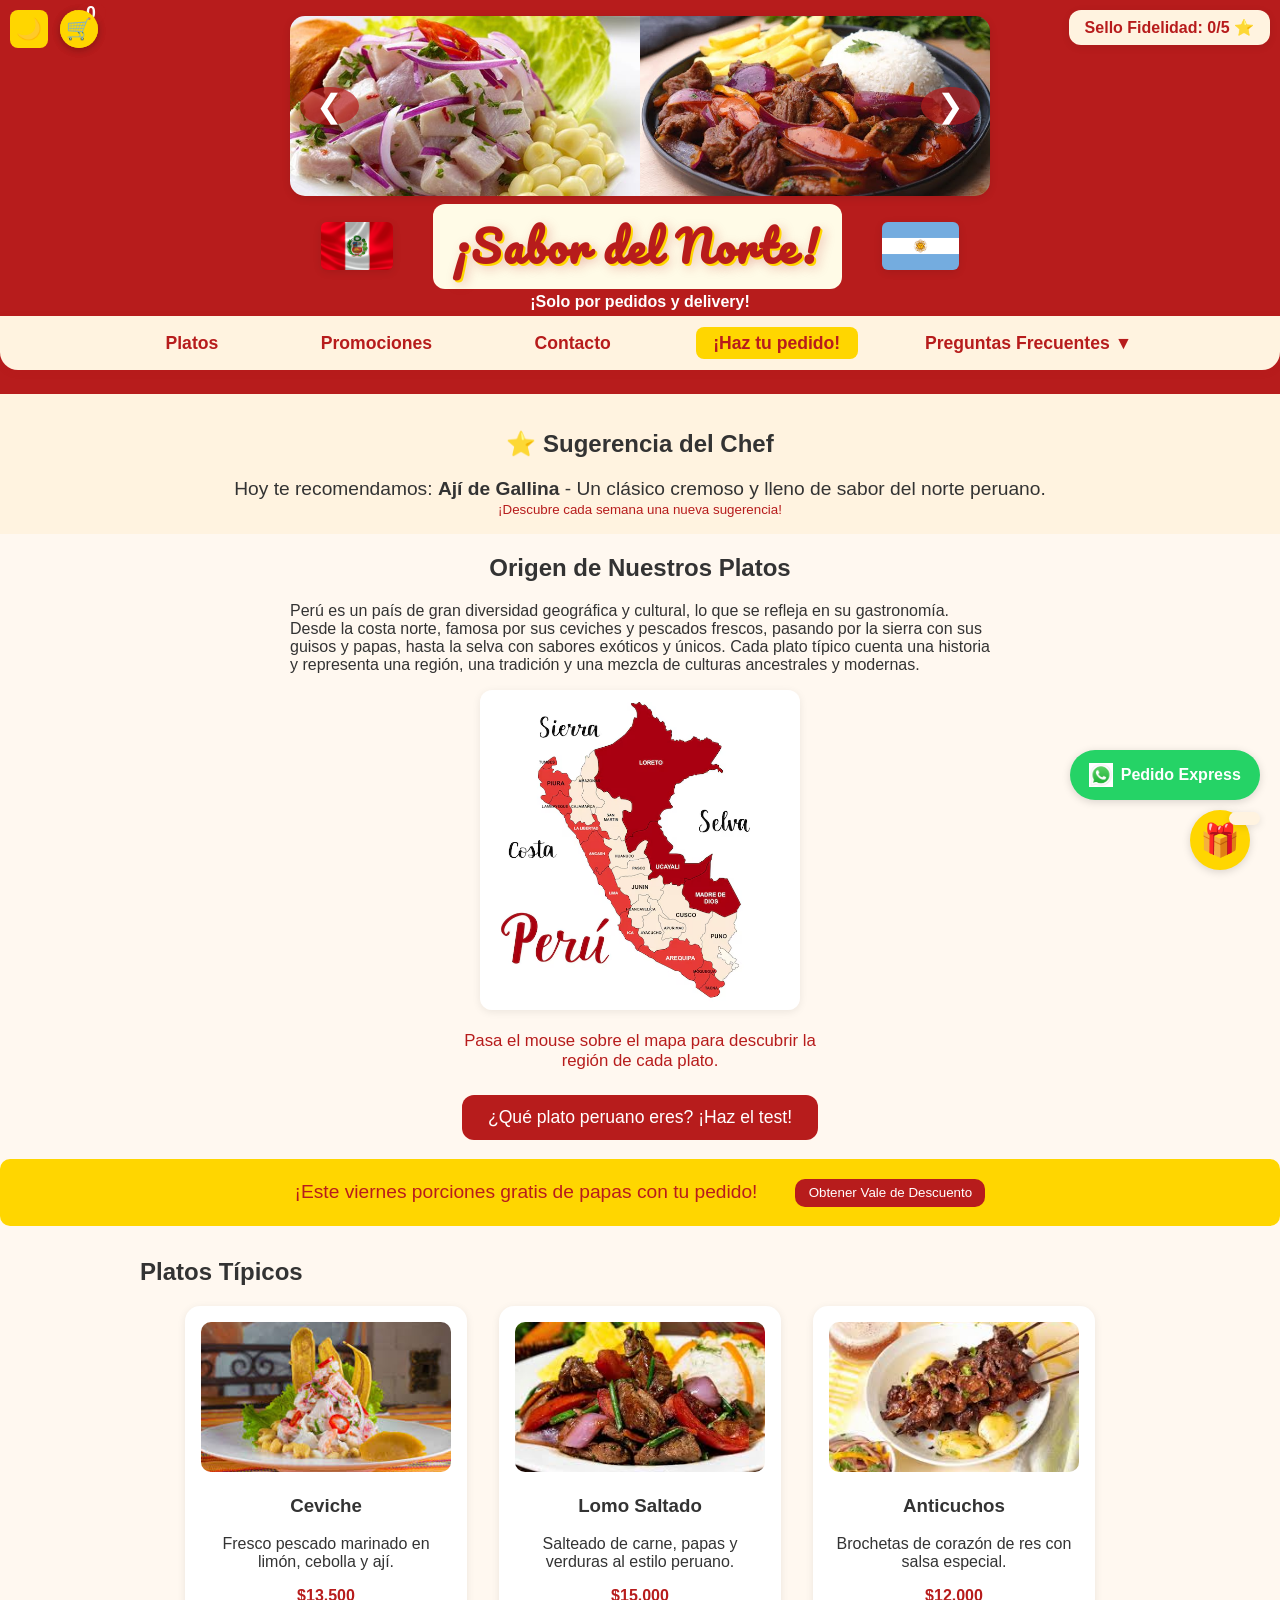
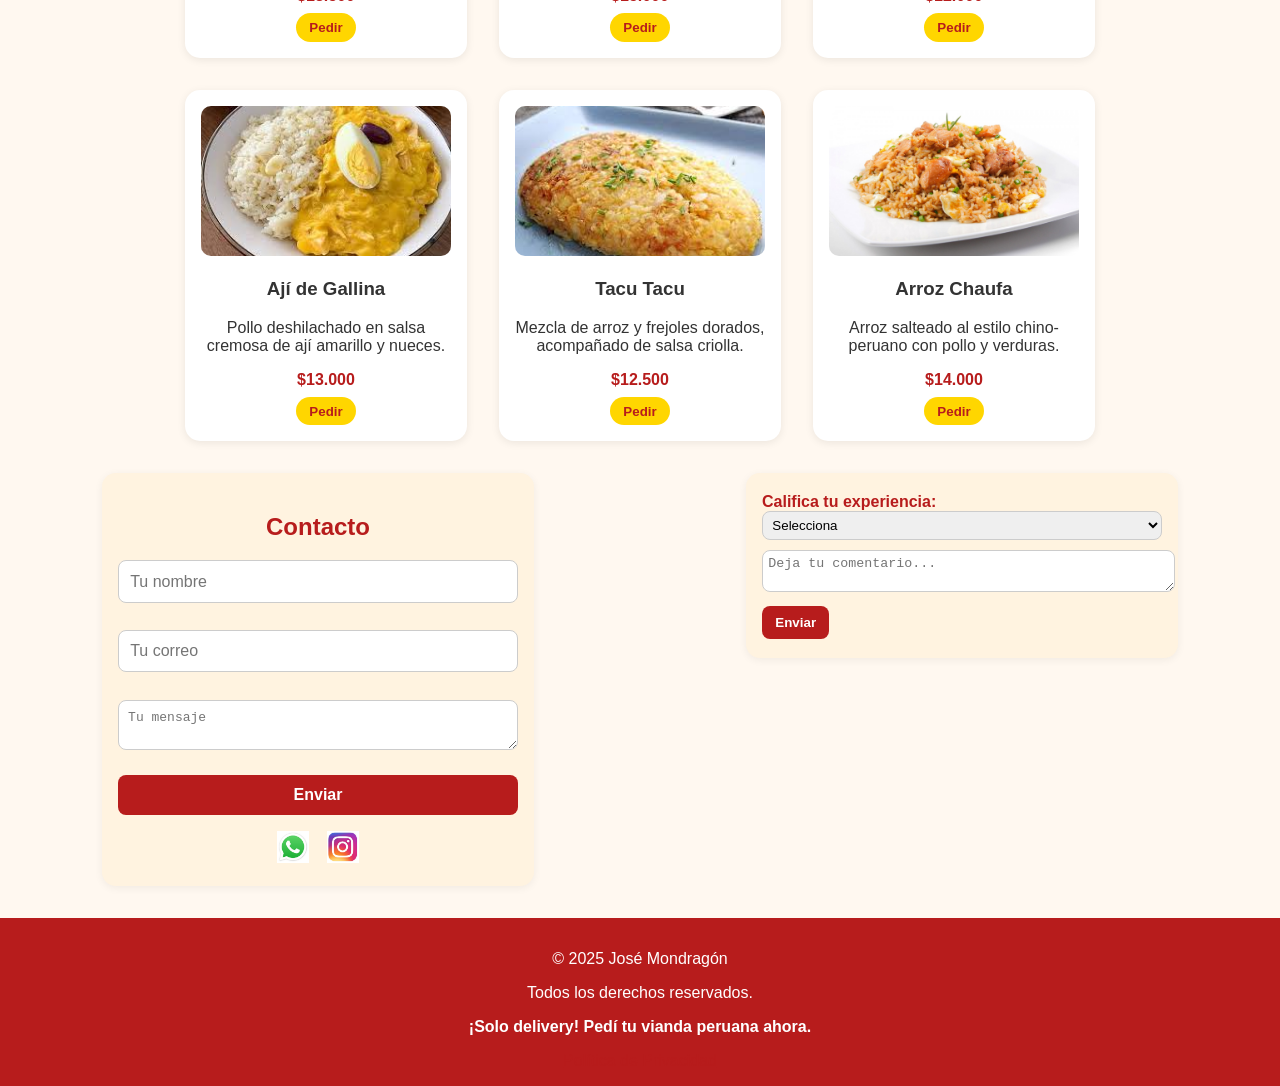
==== Web_Restaurante_Peruano/index.html @ c12d61ba "Add files via upload" ====
<!DOCTYPE html>
<html lang="es">
<head>
    <meta charset="UTF-8">
    <meta name="viewport" content="width=device-width, initial-scale=1.0">
    <title>Sabor del Norte</title>
    <meta name="description" content="Viandas y delivery de auténtica comida peruana en Argentina. Sabor del Norte: Platos típicos, promociones, pedidos online y fidelidad.">
    <link rel="stylesheet" href="styles.css">
    <link rel="stylesheet" href="components.css">
    <link rel="icon" href="img/logo.png">
    <link rel="manifest" href="manifest.json">
    <!-- Google Fonts para el nombre del restaurante -->
    <link href="https://fonts.googleapis.com/css2?family=Pacifico&family=Montserrat:wght@700&display=swap" rel="stylesheet">
    <!-- Google Analytics (ejemplo básico) -->
    <script async src="https://www.googletagmanager.com/gtag/js?id=G-XXXXXXXXXX"></script>
    <script>
      window.dataLayer = window.dataLayer || [];
      function gtag(){dataLayer.push(arguments);}
      gtag('js', new Date());
      gtag('config', 'G-XXXXXXXXXX');
    </script>
</head>
<body>
    <header>
       
        <!-- Sello de fidelidad -->
        <div id="fidelidad" style="position:absolute;top:10px;right:10px;z-index:10;background:#fff3e0;color:#b71c1c;padding:0.5em 1em;border-radius:12px;font-weight:bold;box-shadow:0 2px 8px rgba(0,0,0,0.08);">
            Sello Fidelidad: <span id="sello-count">0</span>/5 ⭐
        </div>
        <div class="carousel-container full-width" style="max-height:180px;">
            <div class="carousel-track" id="carousel-track" style="display:flex;transition:transform 0.5s;">
                <img src="img/carrusel1.jpg" class="carousel-img fade-in" alt="Ceviche peruano fresco" loading="lazy" style="flex:0 0 50%;max-width:50%;">
                <img src="img/carrusel2.jpg" class="carousel-img fade-in" alt="Lomo Saltado tradicional" loading="lazy" style="flex:0 0 50%;max-width:50%;">
                <img src="img/carrusel3.jpgnga el cursor" class="carousel-img fade-in" alt="Paisaje del norte de Perú" loading="lazy" style="flex:0 0 50%;max-width:50%;">
                <!-- ...puedes añadir más imágenes de comidas o paisajes... -->
            </div>
            <button class="carousel-btn prev" aria-label="Anterior" id="carousel-prev">&#10094;</button>
            <button class="carousel-btn next" aria-label="Siguiente" id="carousel-next">&#10095;</button>
        </div>
        <div class="header-top" style="display:flex;align-items:center;justify-content:center;gap:18px;margin-top:0.5em;">
            <img src="img/bandera-peru.jpg" alt="Bandera Perú" class="bandera" style="height:48px;width:auto;">
            <h1 class="titulo-restaurante" style="font-size:2.5em;margin:0 0.5em;letter-spacing:2px;">¡Sabor del Norte!</h1>
            <img src="img/bandera-argentina.png" alt="Bandera Argentina" class="bandera" style="height:48px;width:auto;">
        </div>
        <div class="aviso-viandas" style="font-size:1em;padding:0.3em 0;">
            <strong>¡Solo por pedidos y delivery!</strong>
        </div>
        <nav class="navbar">
            <a href="#platos">Platos</a>
            <a href="#promocion">Promociones</a>
            <a href="#contacto">Contacto</a>
            <a href="#pedido" class="pedido-btn">¡Haz tu pedido!</a>
            <button id="faq-toggle-btn" style="background:none;border:none;color:#b71c1c;font-weight:bold;font-size:1.1em;cursor:pointer;padding:0.3em 1em;border-radius:8px;">Preguntas Frecuentes ▼</button>
        </nav>
        <button id="modo-nocturno-btn" style="position:absolute;top:10px;left:10px;z-index:10;background:#ffd600;color:#b71c1c;border:none;border-radius:8px;padding:0.3em 0.7em;width:38px;height:38px;font-size:1.3em;display:flex;align-items:center;justify-content:center;">🌙</button>
        <button id="carrito-toggle-btn" class="fab-btn icon-btn" style="position:absolute;top:10px;left:60px;z-index:11;width:38px;height:38px;font-size:1.3em;display:flex;align-items:center;justify-content:center;">
            🛒
            <span id="carrito-count" style="position:absolute;top:-8px;right:-8px;background:#b71c1c;color:#fff;font-size:0.85em;border-radius:50%;width:22px;height:22px;display:flex;align-items:center;justify-content:center;">0</span>
        </button>
        <!-- Soporte directo: WhatsApp y chat -->
        <!-- <a href="https://wa.me/542235023826?text=Hola%20necesito%20ayuda%20con%20mi%20pedido%20en%20Sabor%20del%20Norte" target="_blank" title="Soporte por WhatsApp" class="icon-btn" id="whatsapp-support-btn" style="top:10px;right:110px;">
            <img src="img/whatsapp.jpeg" alt="Soporte WhatsApp" style="height:38px;width:38px;border-radius:50%;box-shadow:0 2px 8px rgba(0,0,0,0.10);border:2px solid #25d366;">
            <span class="icon-tooltip">Soporte WhatsApp</span>
        </a> -->
    </header>

    <!-- Sugerencia del Chef -->
    <section id="chef-sugerencia" style="background:#fff3e0;padding:1em 0;text-align:center;margin-bottom:1em;">
        <h2>⭐ Sugerencia del Chef</h2>
        <div id="chef-plato" style="font-size:1.2em;">
            Hoy te recomendamos: <strong>Ají de Gallina</strong> - Un clásico cremoso y lleno de sabor del norte peruano.
        </div>
        <small style="color:#b71c1c;">¡Descubre cada semana una nueva sugerencia!</small>
    </section>

    <!-- Mapa interactivo -->
    <section id="mapa-peru" style="text-align:center;margin-bottom:1em;">
        <h2>Origen de Nuestros Platos</h2>
        <div style="max-width:700px;margin:0 auto 1em auto;text-align:left;">
            <p class="desc-mapa-peru">
                Perú es un país de gran diversidad geográfica y cultural, lo que se refleja en su gastronomía. Desde la costa norte, famosa por sus ceviches y pescados frescos, pasando por la sierra con sus guisos y papas, hasta la selva con sabores exóticos y únicos. Cada plato típico cuenta una historia y representa una región, una tradición y una mezcla de culturas ancestrales y modernas.
            </p>
        </div>
        <div style="position:relative;display:inline-block;">
            <img src="img/mapa-peru.avif" alt="Mapa de Perú con regiones" style="max-width:320px;width:100%;border-radius:12px;box-shadow:0 2px 8px rgba(0,0,0,0.08);" id="mapa-peru-img">
            <div id="tooltip-mapa" style="display:none;position:absolute;top:10px;left:10px;background:#fff3e0;color:#b71c1c;padding:0.5em 1em;border-radius:8px;box-shadow:0 2px 8px rgba(0,0,0,0.10);font-size:0.95em;z-index:10;"></div>
        </div>
        <div id="desc-region" class="desc-region" style="margin:1em auto 0 auto;max-width:400px;font-size:1.05em;color:#b71c1c;min-height:48px;text-align:center;transition:color 0.3s;">
            Pasa el mouse sobre el mapa para descubrir la región de cada plato.
        </div>
    </section>

    <!-- Test "¿Qué plato peruano eres?" -->
    <section style="text-align:center;margin-bottom:1em;">
        <button id="test-plato-btn" style="background:#b71c1c;color:#fff;padding:0.7em 1.5em;border:none;border-radius:12px;font-size:1.1em;cursor:pointer;">
            ¿Qué plato peruano eres? ¡Haz el test!
        </button>
    </section>

    <!-- Elimina la sección <section id="faq">... </section> que estaba visible -->
    <div id="faq-modal" class="modal-bg">
        <div class="modal-content faq-content">
            <h2 style="color:#b71c1c;text-align:center;">Preguntas Frecuentes</h2>
            <input id="faq-search" type="text" placeholder="Buscar pregunta...">
            <div id="faq-list">
                <!-- ...preguntas frecuentes existentes... -->
            </div>
            <div style="text-align:center;margin-top:1em;">
                <button onclick="document.getElementById('faq-modal').style.display='none'" style="background:#b71c1c;color:#fff;padding:0.6em 1.5em;border:none;border-radius:10px;cursor:pointer;">Cerrar</button>
            </div>
        </div>
    </div>

    <section id="promocion">
        <div class="promo-banner">
            <span id="promo-text">¡Este viernes porciones gratis de papas con tu pedido!</span>
            <span id="cuenta-regresiva" style="margin-left:1em;color:#b71c1c;font-weight:bold;"></span>
            <button id="vale-descuento-btn">Obtener Vale de Descuento</button>
        </div>
    </section>

    <section id="platos">
        <h2>Platos Típicos</h2>
        <div class="platos-grid">
            <!-- Tarjetas de platos -->
            <div class="plato-card fade-in" tabindex="0" aria-label="Ceviche. Fresco pescado marinado en limón, cebolla y ají.">
                <img src="img/ceviche.jpg" alt="Ceviche peruano" loading="lazy">
                <h3>Ceviche</h3>
                <p>Fresco pescado marinado en limón, cebolla y ají.</p>
                <span class="precio">$13.500</span>
                <button class="pedido-btn" aria-label="Pedir Ceviche">Pedir</button>
            </div>
            <div class="plato-card fade-in" tabindex="0" aria-label="Lomo Saltado. Salteado de carne, papas y verduras al estilo peruano.">
                <img src="img/lomo.jpg" alt="Lomo Saltado peruano" loading="lazy">
                <h3>Lomo Saltado</h3>
                <p>Salteado de carne, papas y verduras al estilo peruano.</p>
                <span class="precio">$15.000</span>
                <button class="pedido-btn" aria-label="Pedir Lomo Saltado">Pedir</button>
            </div>
            <div class="plato-card">
                <img src="img/anticuchos.jpg" alt="Anticuchos">
                <h3>Anticuchos</h3>
                <p>Brochetas de corazón de res con salsa especial.</p>
                <span class="precio">$12.000</span>
                <button class="pedido-btn">Pedir</button>
            </div>
            <div class="plato-card">
                <img src="img/aji-de-gallina.jpeg" alt="Ají de Gallina">
                <h3>Ají de Gallina</h3>
                <p>Pollo deshilachado en salsa cremosa de ají amarillo y nueces.</p>
                <span class="precio">$13.000</span>
                <button class="pedido-btn">Pedir</button>
            </div>
            <div class="plato-card">
                <img src="img/tacu-tacu.jpeg" alt="Tacu Tacu">
                <h3>Tacu Tacu</h3>
                <p>Mezcla de arroz y frejoles dorados, acompañado de salsa criolla.</p>
                <span class="precio">$12.500</span>
                <button class="pedido-btn">Pedir</button>
            </div>
            <div class="plato-card">
                <img src="img/arroz-chaufa.jpg" alt="Arroz Chaufa">
                <h3>Arroz Chaufa</h3>
                <p>Arroz salteado al estilo chino-peruano con pollo y verduras.</p>
                <span class="precio">$14.000</span>
                <button class="pedido-btn" aria-label="Pedir Arroz Chaufa">Pedir</button>
            </div>
            <!-- ...puedes añadir más platos... -->
        </div>
    </section>

    <section id="contacto-comentarios" style="display:flex;justify-content:center;align-items:flex-start;gap:0.5em;flex-wrap:wrap;margin-bottom:2em;">
        <div id="contacto" style="flex:1 1 320px;max-width:400px;min-width:260px;background:#fff3e0;border-radius:14px;padding:1.2em 1em;box-shadow:0 2px 8px rgba(0,0,0,0.06);">
            <h2 style="color:#b71c1c;">Contacto</h2>
            <form id="contact-form" novalidate>
                <input type="text" name="nombre" placeholder="Tu nombre" required aria-required="true" style="margin-bottom:0.7em;">
                <input type="email" name="email" placeholder="Tu correo" required aria-required="true" style="margin-bottom:0.7em;">
                <textarea name="mensaje" placeholder="Tu mensaje" required aria-required="true" style="margin-bottom:0.7em;"></textarea>
                <div id="form-error" style="color:#b71c1c;display:none;margin-bottom:0.5em;"></div>
                <button type="submit" style="background:#b71c1c;color:#fff;border:none;border-radius:8px;padding:0.7em;font-size:1em;cursor:pointer;">Enviar</button>
            </form>
            <div class="contact-logos" style="margin-top:1em; display:flex; justify-content:center; gap:18px;">
                <a href="https://wa.me/542235023826" target="_blank" title="WhatsApp">
                    <img src="img/whatsapp.jpeg" alt="WhatsApp" style="height:32px;width:32px;">
                </a>
                <a href="#" title="Instagram">
                    <img src="img/instagram.jpeg" alt="Instagram" style="height:32px;width:32px;">
                </a>
            </div>
        </div>
        <div class="valoraciones" style="flex:1 1 320px;max-width:400px;min-width:260px;background:#fff3e0;border-radius:14px;padding:1.2em 1em;box-shadow:0 2px 8px rgba(0,0,0,0.06);">
            <label for="valoracion-select" style="color:#b71c1c;font-weight:bold;">Califica tu experiencia:</label>
            <select id="valoracion-select" style="margin-bottom:0.7em;">
                <option value="">Selecciona</option>
                <option value="5">⭐⭐⭐⭐⭐ Excelente</option>
                <option value="4">⭐⭐⭐⭐ Muy bueno</option>
                <option value="3">⭐⭐⭐ Bueno</option>
                <option value="2">⭐⭐ Regular</option>
                <option value="1">⭐ Malo</option>
            </select>
            <textarea id="comentario-input" placeholder="Deja tu comentario..." style="margin-bottom:0.7em;"></textarea>
            <button id="enviar-valoracion" style="background:#b71c1c;color:#fff;border:none;border-radius:8px;padding:0.7em 1em;cursor:pointer;">Enviar</button>
            <div id="valoraciones-lista"></div>
        </div>
    </section>

    <footer>
        <p>&copy; 2025 José Mondragón</p>
        <p>Todos los derechos reservados.</p>
        <div class="footer-aviso">
            <strong>¡Solo delivery! Pedí tu vianda peruana ahora.</strong>
        </div>
        <div style="margin-top:1em;">
            <a href="privacidad.html" style="color:#b71c1c;text-decoration:underline;">Política de Privacidad</a>
        </div>
    </footer>

    <a href="https://wa.me/542235023826?text=Quiero%20el%20menú%20del%20día%20por%20favor!" target="_blank" id="pedido-express"
       style="position:fixed;bottom:100px;right:20px;z-index:1000;background:#25d366;color:#fff;padding:0.8em 1.2em;border-radius:50px;box-shadow:0 2px 8px rgba(0,0,0,0.15);font-weight:bold;display:flex;align-items:center;gap:0.5em;text-decoration:none;">
        <img src="img/whatsapp.jpeg" alt="WhatsApp" style="height:24px;width:24px;"> Pedido Express
    </a>
    <div id="pedido-express-aviso" style="position:fixed;bottom:75px;right:20px;z-index:1001;background:#fff3e0;color:#b71c1c;padding:0.4em 1em;border-radius:10px;box-shadow:0 2px 8px rgba(0,0,0,0.10);font-size:0.98em;">
        <!-- <span style="font-weight:bold;">Nota:</span> El Pedido Express tiene un pequeño recargo por prioridad de atención. -->
    </div>

    <!-- Rueda de la Suerte -->
    <button id="rueda-btn" style="position:fixed;bottom:30px;right:30px;z-index:1000;background:#ffd600;color:#b71c1c;border:none;border-radius:50%;width:60px;height:60px;font-size:2em;box-shadow:0 2px 8px rgba(0,0,0,0.15);cursor:pointer;">
        🎁
    </button>
    <div id="rueda-modal" class="modal-bg">
        <div id="rueda-modal-content" class="modal-content rueda-content">
            <h2 style="color:inherit;">¡Rueda de la Suerte!</h2>
            <p style="color:inherit;">Girá y ganá premios: descuentos, postres gratis o envío sin cargo.</p>
            <button id="girar-rueda" style="background:#b71c1c;color:#fff;padding:0.7em 1.5em;border:none;border-radius:12px;font-size:1.1em;cursor:pointer;">Girar</button>
            <div id="resultado-rueda" style="margin-top:1em;font-weight:bold;color:#b71c1c;"></div>
            <button onclick="document.getElementById('rueda-modal').style.display='none'" style="margin-top:1em;background:#ffd600;color:#b71c1c;border:none;border-radius:8px;padding:0.5em 1em;cursor:pointer;">Cerrar</button>
        </div>
    </div>

    <!-- Test Modal -->
    <div id="test-modal" class="modal-bg">
        <div class="modal-content test-content">
            <h2>¿Qué plato peruano eres?</h2>
            <div id="test-content">
                <p>¿Prefieres algo fresco, caliente o picante?</p>
                <button onclick="mostrarResultadoTest('Ceviche')" style="margin:0.5em;">Fresco</button>
                <button onclick="mostrarResultadoTest('Lomo Saltado')" style="margin:0.5em;">Caliente</button>
                <button onclick="mostrarResultadoTest('Ají de Gallina')" style="margin:0.5em;">Picante</button>
            </div>
            <div id="test-resultado" style="margin-top:1em;font-weight:bold;color:#b71c1c;"></div>
            <button onclick="document.getElementById('test-modal').style.display='none'" style="margin-top:1em;background:#ffd600;color:#b71c1c;border:none;border-radius:8px;padding:0.5em 1em;cursor:pointer;">Cerrar</button>
        </div>
    </div>

    <!-- 1. Carrito de pedidos: Botón flotante y modal -->
    <button id="carrito-toggle-btn" class="fab-btn carrito-fab">🛒</button>
    <div id="carrito-modal" class="modal-bg">
        <div class="carrito-content modal-content">
            <h2>Tu Pedido</h2>
            <ul id="carrito-lista"></ul>
            <div id="carrito-total"></div>
            <div id="cupon-section">
                <input type="text" id="cupon-input" placeholder="Cupón de descuento">
                <button id="cupon-aplicar">Aplicar</button>
                <div id="cupon-msg" style="margin-top:0.5em;font-size:0.95em;"></div>
            </div>
            <button id="carrito-agregar" style="background:#ffd600;color:#b71c1c;border:none;border-radius:8px;padding:0.7em 1.2em;margin-top:1em;cursor:pointer;">Agregar otro pedido</button>
            <button id="carrito-enviar">Enviar Pedido</button>
            <button class="vaciar-btn" id="carrito-vaciar">Vaciar</button>
            <button onclick="document.getElementById('carrito-modal').style.display='none'">Cerrar</button>
        </div>
    </div>

    <!-- 2. Notificaciones push -->
    <button id="push-btn" class="fab-btn push-fab" title="Activa notificaciones de promos">🔔 Activar Notificaciones</button>

    
  

    <!-- 14. Chat de soporte -->
    <div id="chat-soporte" class="chat-modal" style="display:none;">
        <div id="chat-header">
            Soporte en línea
            <button onclick="document.getElementById('chat-soporte').style.display='none'" style="float:right;background:none;border:none;color:#fff;font-size:1.2em;cursor:pointer;">×</button>
        </div>
        <div id="chat-mensajes" style="min-height:80px;"></div>
        <div id="chat-input-area">
            <input id="chat-input" type="text" placeholder="Escribe tu mensaje...">
            <button id="chat-enviar">Enviar</button>
        </div>
        <div style="font-size:0.95em;color:#888;text-align:center;margin-top:0.5em;">
            También puedes escribirnos por WhatsApp para soporte inmediato.
        </div>
    </div>

    <!-- 15. Modo offline aviso -->
    <div id="offline-aviso">Estás sin conexión. Algunas funciones pueden no estar disponibles.</div>

    <script src="main.js"></script>
    <script src="components.js"></script>
    <script>
    // Modo nocturno
    document.getElementById('modo-nocturno-btn').onclick = function() {
        document.body.classList.toggle('modo-nocturno');
    };

    // Rueda de la Suerte
    document.getElementById('rueda-btn').onclick = function() {
        document.getElementById('rueda-modal').style.display = 'flex';
    };
    document.getElementById('girar-rueda').onclick = function() {
        const premios = [
            '10% de descuento en tu pedido',
            'Postre gratis',
            'Envío sin cargo',
            'Vale 2x1 para tu próxima vianda',
            '¡Sigue participando!'
        ];
        const premio = premios[Math.floor(Math.random() * premios.length)];
        document.getElementById('resultado-rueda').innerText = premio;
    };

    // Test plato peruano
    document.getElementById('test-plato-btn').onclick = function() {
        document.getElementById('test-modal').style.display = 'flex';
        document.getElementById('test-resultado').innerText = '';
    };
    window.mostrarResultadoTest = function(plato) {
        document.getElementById('test-resultado').innerText = '¡Eres ' + plato + '! Te recomendamos pedirlo hoy.';
    };

    // Sello de fidelidad (simulado)
    let sellos = 0;
    document.querySelectorAll('.pedido-btn').forEach(btn => {
        btn.addEventListener('click', () => {
            sellos++;
            document.getElementById('sello-count').innerText = sellos;
            if (sellos >= 5) {
                alert('¡Felicitaciones! Has ganado una vianda gratis por fidelidad.');
                sellos = 0;
                document.getElementById('sello-count').innerText = sellos;
            }
        });
    });

    // Cuenta regresiva para promo
    function actualizarCuentaRegresiva() {
        const promoDate = new Date();
        promoDate.setDate(promoDate.getDate() + ((5 - promoDate.getDay() + 7) % 7)); // próximo viernes
        promoDate.setHours(0,0,0,0);
        const now = new Date();
        const diff = promoDate - now;
        if (diff > 0) {
            const dias = Math.floor(diff / (1000*60*60*24));
            const horas = Math.floor((diff/(1000*60*60))%24);
            const minutos = Math.floor((diff/(1000*60))%60);
            document.getElementById('cuenta-regresiva').innerText = `Faltan ${dias}d ${horas}h ${minutos}m`;
        } else {
            document.getElementById('cuenta-regresiva').innerText = '';
        }
    }
    setInterval(actualizarCuentaRegresiva, 60000);
    actualizarCuentaRegresiva();

    // Validación de formulario y feedback visual
    document.getElementById('contact-form').onsubmit = function(e) {
        e.preventDefault();
        var nombre = this.nombre.value.trim();
        var email = this.email.value.trim();
        var mensaje = this.mensaje.value.trim();
        var error = "";
        if (!nombre) error = "Por favor ingresa tu nombre.";
        else if (!email || !/^[^@]+@[^@]+\.[a-z]{2,}$/i.test(email)) error = "Correo inválido.";
        else if (!mensaje) error = "Por favor ingresa tu mensaje.";
        if (error) {
            document.getElementById('form-error').innerText = error;
            document.getElementById('form-error').style.display = "block";
            return false;
        }
        document.getElementById('form-error').style.display = "none";
        alert("¡Gracias por contactarnos! Te responderemos pronto.");
        this.reset();
    };

    // Feedback visual al pedir
    document.querySelectorAll('.pedido-btn').forEach(btn => {
        btn.addEventListener('click', function(e) {
            e.preventDefault();
            let card = btn.closest('.plato-card');
            let nombre = card.querySelector('h3').innerText;
            let precio = parseInt(card.querySelector('.precio').innerText.replace(/\D/g, ''));
            carrito.push({nombre, precio});
            actualizarCarrito();
            card.classList.add('pedido-ok');
            setTimeout(() => card.classList.remove('pedido-ok'), 1200);
            // No abrir WhatsApp, solo agregar al carrito
            document.getElementById('carrito-modal').style.display = 'flex';
        });
    });

    // Mapa interactivo (tooltip simple y descripción dinámica)
    const mapa = document.getElementById('mapa-peru-img');
    const tooltip = document.getElementById('tooltip-mapa');
    const descRegion = document.getElementById('desc-region');
    if (mapa) {
        mapa.addEventListener('mousemove', function(e) {
            let x = e.offsetX / mapa.offsetWidth;
            let region = "Costa Norte";
            let descripcion = "Ceviche, arroz con mariscos, tiraditos y pescados frescos.";
            if (x < 0.33) {
                region = "Costa Norte";
                descripcion = "Ceviche, arroz con mariscos, tiraditos y pescados frescos.";
            } else if (x < 0.66) {
                region = "Sierra";
                descripcion = "Ají de gallina, papa a la huancaína, rocoto relleno, guisos y papas andinas.";
            } else {
                region = "Selva";
                descripcion = "Tacacho con cecina, juane, platos con plátano y sabores exóticos de la Amazonía.";
            }
            tooltip.innerHTML = `<strong>${region}</strong>`;
            tooltip.style.display = "block";
            tooltip.style.left = (e.offsetX + 10) + "px";
            tooltip.style.top = (e.offsetY + 10) + "px";
            descRegion.innerHTML = `<strong>${region}:</strong> ${descripcion}`;
        });
        mapa.addEventListener('mouseleave', function() {
            tooltip.style.display = "none";
            descRegion.innerHTML = "Pasa el mouse sobre el mapa para descubrir la región de cada plato.";
        });
    }

    // Preguntas Frecuentes: filtros rápidos y buscador funcional
    // (Reinserta los botones de filtro si no existen)
    if (!document.getElementById('faq-filtros')) {
        const faqFiltros = [
            { label: "Pedidos", keywords: ["pedido", "pedidos", "haz tu pedido"] },
            { label: "Envíos", keywords: ["envío", "delivery", "domicilio"] },
            { label: "Pagos", keywords: ["pago", "pagos", "mercado pago", "efectivo", "transferencia"] },
            { label: "Fidelidad", keywords: ["fidelidad", "sello", "vianda gratis"] },
            { label: "Alergias", keywords: ["alergia", "alergias", "ingredientes"] }
        ];
        const filtroFaqContainer = document.createElement('div');
        filtroFaqContainer.id = 'faq-filtros';
        filtroFaqContainer.style.display = 'flex';
        filtroFaqContainer.style.flexWrap = 'wrap';
        filtroFaqContainer.style.gap = '0.5em';
        filtroFaqContainer.style.justifyContent = 'center';
        faqFiltros.forEach(f => {
            const btn = document.createElement('button');
            btn.type = 'button';
            btn.innerText = f.label;
            btn.style.background = '#ffd600';
            btn.style.color = '#b71c1c';
            btn.style.border = 'none';
            btn.style.borderRadius = '8px';
            btn.style.padding = '0.4em 1em';
            btn.style.cursor = 'pointer';
            btn.onclick = () => {
                document.getElementById('faq-search').value = f.keywords[0];
                const faqPreguntas = Array.from(document.querySelectorAll('#faq-modal .faq-item'));
                faqPreguntas.forEach(item => {
                    item.style.display = f.keywords.some(k => item.innerText.toLowerCase().includes(k)) ? '' : 'none';
                });
            };
            filtroFaqContainer.appendChild(btn);
        });
        const faqSearch = document.getElementById('faq-search');
        faqSearch.parentNode.insertBefore(filtroFaqContainer, faqSearch.nextSibling);
    }
    document.getElementById('faq-search').oninput = function() {
        const val = this.value.toLowerCase();
        const faqPreguntas = Array.from(document.querySelectorAll('#faq-modal .faq-item'));
        faqPreguntas.forEach(item => {
            item.style.display = item.innerText.toLowerCase().includes(val) ? '' : 'none';
        });
    };

    // Service Worker para PWA
    if ('serviceWorker' in navigator) {
        navigator.serviceWorker.register('sw.js');
    }

    // Carrusel funcional (2 imágenes visibles, avance de 2 en 2, bucle)
    (function() {
        const track = document.getElementById('carousel-track');
        const images = track.querySelectorAll('img');
        const prevBtn = document.getElementById('carousel-prev');
        const nextBtn = document.getElementById('carousel-next');
        let current = 0;
        const visible = 2;
        function updateCarousel() {
            const total = images.length;
            let offset = (current * 50); // 50% por imagen
            track.style.transform = `translateX(-${offset}%)`;
        }
        prevBtn.onclick = function() {
            const total = images.length;
            current = (current - visible + total) % total;
            updateCarousel();
        };
        nextBtn.onclick = function() {
            const total = images.length;
            current = (current + visible) % total;
            updateCarousel();
        };
        // Responsive: si hay menos de 2 imágenes, oculta botones
        if (images.length <= 2) {
            prevBtn.style.display = 'none';
            nextBtn.style.display = 'none';
        }
        // Auto-avance cada 6s
        setInterval(() => {
            nextBtn.click();
        }, 6000);
        updateCarousel();
    })();

    // 1. Carrito de pedidos
    let carrito = [];
    function actualizarCarrito() {
        const lista = document.getElementById('carrito-lista');
        lista.innerHTML = '';
        let total = 0;
        carrito.forEach((item, i) => {
            total += item.precio;
            const li = document.createElement('li');
            li.innerHTML = `${item.nombre} <span>$${item.precio.toLocaleString()}</span> <button onclick="carritoEliminar(${i})" style="background:none;border:none;color:#b71c1c;cursor:pointer;">✖</button>`;
            lista.appendChild(li);
        });
        document.getElementById('carrito-total').innerText = 'Total: $' + total.toLocaleString();
    }
    function carritoEliminar(idx) {
        carrito.splice(idx, 1);
        actualizarCarrito();
    }
    document.querySelectorAll('.pedido-btn').forEach(btn => {
        btn.addEventListener('click', function(e) {
            e.preventDefault();
            let card = btn.closest('.plato-card');
            let nombre = card.querySelector('h3').innerText;
            let precio = parseInt(card.querySelector('.precio').innerText.replace(/\D/g, ''));
            carrito.push({nombre, precio});
            actualizarCarrito();
            card.classList.add('pedido-ok');
            setTimeout(() => card.classList.remove('pedido-ok'), 1200);
            // No abrir WhatsApp, solo agregar al carrito
            document.getElementById('carrito-modal').style.display = 'flex';
        });
    });
    document.getElementById('carrito-toggle-btn').onclick = function() {
        document.getElementById('carrito-modal').style.display = 'flex';
        actualizarCarrito();
    };
    document.getElementById('carrito-vaciar').onclick = function() {
        carrito = [];
        actualizarCarrito();
    };
    document.getElementById('carrito-enviar').onclick = function() {
        if (carrito.length === 0) return alert('El carrito está vacío.');
        alert('¡Pedido enviado! Nos contactaremos por WhatsApp.');
        carrito = [];
        actualizarCarrito();
        document.getElementById('carrito-modal').style.display = 'none';
    };

    // 2. Notificaciones push (simulado)
    document.getElementById('push-btn').onclick = function() {
        alert('¡Notificaciones activadas! Te avisaremos de nuevas promos.');
    };

    // 6. Valoraciones y comentarios
    let valoraciones = [];
    document.getElementById('enviar-valoracion').onclick = function() {
        const val = document.getElementById('valoracion-select').value;
        const com = document.getElementById('comentario-input').value.trim();
        if (!val) return alert('Selecciona una calificación.');
        valoraciones.push({val, com});
        mostrarValoraciones();
        document.getElementById('valoracion-select').value = '';
        document.getElementById('comentario-input').value = '';
    };
    function mostrarValoraciones() {
        const lista = document.getElementById('valoraciones-lista');
        lista.innerHTML = '';
        valoraciones.slice(-5).reverse().forEach(v => {
            const div = document.createElement('div');
            div.className = 'comentario';
            div.innerHTML = `<span>${'⭐'.repeat(v.val)}</span> ${v.com}`;
            lista.appendChild(div);
        });
    }

    // 7. Filtro de platos
    document.getElementById('filtro-region').onchange =
    document.getElementById('filtro-tipo').onchange =
    document.getElementById('filtro-busqueda').oninput = function() {
        const region = document.getElementById('filtro-region').value.toLowerCase();
        const tipo = document.getElementById('filtro-tipo').value.toLowerCase();
        const busq = document.getElementById('filtro-busqueda').value.toLowerCase();
        document.querySelectorAll('.plato-card').forEach(card => {
            let nombre = card.querySelector('h3').innerText.toLowerCase();
            let show = true;
            if (region && !card.innerHTML.toLowerCase().includes(region)) show = false;
            if (tipo && !card.innerHTML.toLowerCase().includes(tipo)) show = false;
            if (busq && !nombre.includes(busq)) show = false;
            card.style.display = show ? '' : 'none';
        });
    };

    // 8. Accesibilidad: foco visible (ya en CSS)

    // 10. Animaciones suaves (ya en CSS)

    // 11. Preguntas frecuentes dinámicas (buscador)
    const faqPreguntas = Array.from(document.querySelectorAll('#faq-modal .faq-item'));
    document.getElementById('faq-search').oninput = function() {
        const val = this.value.toLowerCase();
        faqPreguntas.forEach(item => {
            item.style.display = item.innerText.toLowerCase().includes(val) ? '' : 'none';
        });
    };

    // 12. Soporte para cupones
    document.getElementById('cupon-aplicar').onclick = function() {
        const cupon = document.getElementById('cupon-input').value.trim().toUpperCase();
        let msg = '';
        if (cupon === 'PERU10') {
            msg = '¡Cupón aplicado! 10% de descuento en tu pedido.';
            // Aplica descuento visual (no real, demo)
            let total = carrito.reduce((acc, item) => acc + item.precio, 0);
            total = Math.round(total * 0.9);
            document.getElementById('carrito-total').innerText = 'Total: $' + total.toLocaleString();
        } else if (cupon) {
            msg = 'Cupón no válido.';
        }
        document.getElementById('cupon-msg').innerText = msg;
    };

    // 14. Chat de soporte (simulado)
    document.getElementById('chat-toggle-btn').onclick = function() {
        document.getElementById('chat-soporte').style.display = 'flex';
    };
    document.getElementById('chat-enviar').onclick = function() {
        const input = document.getElementById('chat-input');
        const msg = input.value.trim();
        if (!msg) return;
        const chat = document.getElementById('chat-mensajes');
        const div = document.createElement('div');
        div.innerHTML = `<b>Tú:</b> ${msg}`;
        chat.appendChild(div);
        input.value = '';
        setTimeout(() => {
            const bot = document.createElement('div');
            bot.innerHTML = `<b>Soporte:</b> ¡Gracias por tu mensaje! Te responderemos pronto.`;
            chat.appendChild(bot);
            chat.scrollTop = chat.scrollHeight;
        }, 800);
    };

    // 15. Modo offline (aviso)
    window.addEventListener('offline', () => {
        document.getElementById('offline-aviso').style.display = 'block';
    });
    window.addEventListener('online', () => {
        document.getElementById('offline-aviso').style.display = 'none';
    });

    // Botón modo nocturno (corregido)
    document.getElementById('modo-nocturno-btn').addEventListener('click', function() {
        document.body.classList.toggle('modo-nocturno');
        // Guarda preferencia en localStorage
        if (document.body.classList.contains('modo-nocturno')) {
            localStorage.setItem('modoNocturno', '1');
        } else {
            localStorage.removeItem('modoNocturno');
        }
    });
    // Aplica modo nocturno si estaba guardado
    if (localStorage.getItem('modoNocturno') === '1') {
        document.body.classList.add('modo-nocturno');
    }
    </script>
</body>
</html>
---- Web_Restaurante_Peruano/styles.css ----
body {
    font-family: 'Segoe UI', Arial, sans-serif;
    margin: 0;
    background: #fff8f0;
    color: #333;
}
header {
    background: #b71c1c;
    color: #fff;
    padding: 1em 0;
    text-align: center;
}
nav a {
    color: #fff;
    margin: 0 1em;
    text-decoration: none;
    font-weight: bold;
}
.pedido-btn {
    background: #ffd600;
    color: #b71c1c;
    border: none;
    padding: 0.5em 1em;
    border-radius: 20px;
    cursor: pointer;
    font-weight: bold;
}
#carrusel {
    margin: 2em auto;
    max-width: 700px;
}
.carousel-container {
    position: relative;
    width: 100%;
    height: 180px;
    overflow: hidden;
    border-radius: 15px;
    box-shadow: 0 2px 8px rgba(0,0,0,0.1);
    margin: 0 auto;
    max-width: 700px;
}
.carousel-track {
    display: flex;
    height: 100%;
    transition: transform 0.5s;
}
.carousel-img {
    width: 100%;
    height: 180px;
    object-fit: cover;
    display: block;
    flex: 0 0 50%;
    max-width: 50%;
}
.carousel-btn {
    position: absolute;
    top: 50%;
    transform: translateY(-50%);
    background: rgba(183,28,28,0.7);
    color: #fff;
    border: none;
    font-size: 2em;
    padding: 0 0.5em;
    cursor: pointer;
    border-radius: 50%;
    z-index: 2;
}
.carousel-btn.prev { left: 10px; }
.carousel-btn.next { right: 10px; }

.promo-banner {
    background: #ffd600;
    color: #b71c1c;
    text-align: center;
    padding: 1em;
    margin: 1em auto;
    border-radius: 10px;
    font-size: 1.2em;
    position: relative;
}
#vale-descuento-btn {
    margin-left: 1em;
    background: #b71c1c;
    color: #fff;
    border: none;
    border-radius: 10px;
    padding: 0.5em 1em;
    cursor: pointer;
}

#platos {
    max-width: 1000px;
    margin: 2em auto;
    padding: 0 1em;
}
.platos-grid {
    display: flex;
    flex-wrap: wrap;
    gap: 2em;
    justify-content: center;
}
.plato-card {
    background: #fff;
    border-radius: 15px;
    box-shadow: 0 2px 8px rgba(0,0,0,0.08);
    width: 250px;
    text-align: center;
    padding: 1em;
    transition: transform 0.2s;
}
.plato-card:hover {
    transform: scale(1.04);
}
.plato-card img {
    width: 100%;
    border-radius: 10px;
    height: 150px;
    object-fit: cover;
}
.precio {
    display: block;
    margin: 0.5em 0;
    font-weight: bold;
    color: #b71c1c;
}

#contacto {
    background: #fbe9e7;
    padding: 2em 0;
    text-align: center;
}
#contact-form {
    display: flex;
    flex-direction: column;
    gap: 1em;
    max-width: 400px;
    margin: 0 auto;
}
#contact-form input, #contact-form textarea {
    padding: 0.7em;
    border-radius: 8px;
    border: 1px solid #ccc;
    font-size: 1em;
}
#contact-form button {
    background: #b71c1c;
    color: #fff;
    border: none;
    border-radius: 8px;
    padding: 0.7em;
    font-size: 1em;
    cursor: pointer;
}

footer {
    background: #b71c1c;
    color: #fff;
    text-align: center;
    padding: 1em 0;
    margin-top: 2em;
}
.redes a {
    color: #ffd600;
    margin: 0 0.5em;
    text-decoration: none;
}
.bandera {
    height: 48px;
    width: auto;
    border-radius: 6px;
    box-shadow: 0 2px 8px rgba(0,0,0,0.10);
    object-fit: cover;
}

.navbar {
    display: flex;
    justify-content: center;
    gap: 2em;
    background: #fff3e0;
    padding: 0.7em 0;
    border-radius: 0 0 18px 18px;
    box-shadow: 0 2px 8px rgba(183,28,28,0.08);
    margin-bottom: 0.5em;
}
.navbar a {
    color: #b71c1c;
    font-weight: bold;
    text-decoration: none;
    font-size: 1.1em;
    padding: 0.3em 1em;
    border-radius: 8px;
    transition: background 0.2s, color 0.2s;
}
.navbar a:hover, .navbar .pedido-btn:hover {
    background: #ffd600;
    color: #b71c1c;
}
body.modo-nocturno {
    background: #232323;
    color: #eee;
}
body.modo-nocturno header,
body.modo-nocturno .promo-banner,
body.modo-nocturno #chef-sugerencia,
body.modo-nocturno #mapa-peru,
body.modo-nocturno .plato-card,
body.modo-nocturno #contacto,
body.modo-nocturno footer {
    background: #2d2d2d !important;
    color: #ffd600 !important;
}
body.modo-nocturno .navbar,
body.modo-nocturno .aviso-viandas {
    background: #333 !important;
    color: #ffd600 !important;
}
body.modo-nocturno .pedido-btn,
body.modo-nocturno #vale-descuento-btn,
body.modo-nocturno #girar-rueda,
body.modo-nocturno #test-plato-btn {
    background: #ffd600 !important;
    color: #b71c1c !important;
}
body.modo-nocturno .carousel-btn {
    background: #ffd600 !important;
    color: #b71c1c !important;
}
body.modo-nocturno .plato-card {
    background: #232323 !important;
    color: #fff !important;
    box-shadow: 0 2px 8px rgba(255,255,255,0.08);
}
body.modo-nocturno .plato-card img {
    border: 2px solid #ffd600;
}
body.modo-nocturno .bandera {
    border: 2px solid #ffd600;
}
body.modo-nocturno .footer-aviso {
    color: #ffd600 !important;
}
body.modo-nocturno input,
body.modo-nocturno textarea,
body.modo-nocturno select {
    background: #232323 !important;
    color: #fff !important;
    border: 1px solid #ffd600 !important;
}
body.modo-nocturno #tooltip-mapa {
    background: #232323 !important;
    color: #fff !important;
    border: 1px solid #ffd600;
}
body.modo-nocturno #desc-region {
    color: #ffd600 !important;
}
body.modo-nocturno .faq-item p {
    color: #eee !important;
}
body.modo-nocturno .desc-mapa-peru {
    color: #eee !important;
}
body.modo-nocturno .header-top h1 {
    color: #ffd600 !important;
}
/* Cambia los textos rojos a blanco en modo nocturno */
body.modo-nocturno,
body.modo-nocturno h1,
body.modo-nocturno h2,
body.modo-nocturno h3,
body.modo-nocturno strong,
body.modo-nocturno .navbar a,
body.modo-nocturno .bandera,
body.modo-nocturno .precio,
body.modo-nocturno .promo-banner,
body.modo-nocturno #chef-sugerencia,
body.modo-nocturno #cuenta-regresiva,
body.modo-nocturno #form-error,
body.modo-nocturno #tooltip-mapa,
body.modo-nocturno .faq-item strong {
    color: #fff !important;
}
.logo-container {
    width: 100%;
    display: flex;
    justify-content: center;
    align-items: center;
    margin-bottom: 0.5em;
}
.logo-container img {
    height: 60px;
    width: auto;
    max-width: 90vw;
}
.fade-in {
    animation: fadeIn 1s;
}
@keyframes fadeIn {
    from { opacity: 0; }
    to { opacity: 1; }
}
.pedido-ok {
    box-shadow: 0 0 0 4px #ffd600, 0 2px 8px rgba(0,0,0,0.08);
    transition: box-shadow 0.3s;
}

/* 1. Carrito de pedidos (estilos básicos para modal y lista) */
/* #carrito-modal {
    display: none;
    position: fixed;
    top: 0; left: 0; width: 100vw; height: 100vh;
    background: rgba(0,0,0,0.5);
    z-index: 3000;
    justify-content: center;
    align-items: center;
}
#carrito-modal .carrito-content {
    background: #fff3e0;
    border-radius: 18px;
    max-width: 400px;
    width: 95vw;
    padding: 2em 1em;
    box-shadow: 0 2px 8px rgba(0,0,0,0.10);
    color: #b71c1c;
}
body.modo-nocturno #carrito-modal .carrito-content {
    background: #232323;
    color: #fff;
}
#carrito-lista {
    margin: 1em 0;
    padding: 0;
    list-style: none;
}
#carrito-lista li {
    display: flex;
    justify-content: space-between;
    align-items: center;
    margin-bottom: 0.5em;
}
#carrito-total {
    font-weight: bold;
    margin-top: 1em;
    color: #b71c1c;
}
body.modo-nocturno #carrito-total {
    color: #fff;
}
#carrito-modal button {
    margin-top: 1em;
    background: #b71c1c;
    color: #fff;
    border: none;
    border-radius: 10px;
    padding: 0.6em 1.5em;
    cursor: pointer;
}
#carrito-modal .vaciar-btn {
    background: #ffd600;
    color: #b71c1c;
    margin-left: 1em;
}

/* 2. Notificaciones push (estilo para botón de activar) */
#push-btn {
    background: #ffd600;
    color: #b71c1c;
    border: none;
    border-radius: 10px;
    padding: 0.5em 1.2em;
    cursor: pointer;
    font-weight: bold;
    margin: 1em auto;
    display: block;
}
body.modo-nocturno #push-btn {
    background: #fff;
    color: #b71c1c;
}

/* 6. Valoraciones y comentarios */
.valoraciones {
    margin: 1em 0;
    padding: 1em;
    background: #fff3e0;
    border-radius: 12px;
    max-width: 400px;
    margin-left: auto;
    margin-right: auto;
}
body.modo-nocturno .valoraciones {
    background: #232323;
    color: #fff;
}
.valoraciones label {
    font-weight: bold;
    margin-right: 0.5em;
}
.valoraciones select, .valoraciones textarea {
    border-radius: 8px;
    border: 1px solid #ccc;
    padding: 0.4em;
    margin-bottom: 0.5em;
    width: 100%;
}
.valoraciones button {
    background: #b71c1c;
    color: #fff;
    border: none;
    border-radius: 8px;
    padding: 0.5em 1em;
    cursor: pointer;
    font-weight: bold;
}
.valoraciones .comentario {
    margin-top: 0.5em;
    font-size: 0.98em;
    border-top: 1px solid #ffd600;
    padding-top: 0.5em;
}

/* 7. Filtro de platos */
#filtro-platos {
    display: flex;
    gap: 1em;
    justify-content: center;
    margin-bottom: 1em;
    flex-wrap: wrap;
}
#filtro-platos select, #filtro-platos input {
    border-radius: 8px;
    border: 1px solid #ccc;
    padding: 0.4em;
    font-size: 1em;
}
body.modo-nocturno #filtro-platos select, 
body.modo-nocturno #filtro-platos input {
    background: #232323;
    color: #fff;
    border: 1px solid #ffd600;
}

/* 8. Accesibilidad: foco visible */
:focus {
    outline: 2px solid #ffd600;
    outline-offset: 2px;
}

/* 10. Animaciones suaves para modales y feedback */
@keyframes modalFadeIn {
    from { opacity: 0; transform: scale(0.95);}
    to { opacity: 1; transform: scale(1);}
}
#carrito-modal .carrito-content,
#faq-modal > div,
#rueda-modal > div,
#test-modal > div {
    animation: modalFadeIn 0.4s;
}

/* 11. Preguntas frecuentes dinámicas (búsqueda) */
#faq-search {
    width: 90%;
    margin: 0.5em auto 1em auto;
    padding: 0.5em;
    border-radius: 8px;
    border: 1px solid #ccc;
    font-size: 1em;
    display: block;
}
body.modo-nocturno #faq-search {
    background: #232323;
    color: #fff;
    border: 1px solid #ffd600;
}

/* 12. Soporte para cupones */
#cupon-section {
    margin: 1em auto;
    text-align: center;
}
#cupon-section input {
    border-radius: 8px;
    border: 1px solid #ccc;
    padding: 0.4em;
    font-size: 1em;
    margin-right: 0.5em;
}
#cupon-section button {
    background: #b71c1c;
    color: #fff;
    border: none;
    border-radius: 8px;
    padding: 0.5em 1em;
    cursor: pointer;
    font-weight: bold;
}
body.modo-nocturno #cupon-section input {
    background: #232323;
    color: #fff;
    border: 1px solid #ffd600;
}
body.modo-nocturno #cupon-section button {
    background: #ffd600;
    color: #b71c1c;
}

/* 14. Chat de soporte */
#chat-soporte {
    position: fixed;
    bottom: 20px;
    left: 20px;
    z-index: 3000;
    background: #fff3e0;
    border-radius: 18px;
    box-shadow: 0 2px 8px rgba(0,0,0,0.10);
    width: 320px;
    max-width: 95vw;
    display: none;
    flex-direction: column;
}
body.modo-nocturno #chat-soporte {
    background: #232323;
    color: #fff;
}
#chat-header {
    background: #b71c1c;
    color: #fff;
    padding: 0.7em;
    border-radius: 18px 18px 0 0;
    font-weight: bold;
    text-align: center;
}
#chat-mensajes {
    flex: 1;
    padding: 1em;
    overflow-y: auto;
    max-height: 200px;
    font-size: 0.98em;
}
#chat-input-area {
    display: flex;
    border-top: 1px solid #ffd600;
}
#chat-input {
    flex: 1;
    border: none;
    border-radius: 0 0 0 18px;
    padding: 0.7em;
    font-size: 1em;
}
#chat-enviar {
    background: #ffd600;
    color: #b71c1c;
    border: none;
    border-radius: 0 0 18px 0;
    padding: 0.7em 1em;
    cursor: pointer;
    font-weight: bold;
}
#chat-toggle-btn {
    position: fixed;
    bottom: 20px;
    left: 20px;
    z-index: 3100;
    background: #ffd600;
    color: #b71c1c;
    border: none;
    border-radius: 50%;
    width: 54px;
    height: 54px;
    font-size: 2em;
    box-shadow: 0 2px 8px rgba(0,0,0,0.15);
    cursor: pointer;
}
body.modo-nocturno #chat-header {
    background: #ffd600;
    color: #b71c1c;
}
body.modo_nocturno #chat-enviar,
body.modo_nocturno #chat-toggle-btn {
    background: #fff;
    color: #b71c1c;
}

/* 15. Modo offline (aviso) */
#offline-aviso {
    display: none;
    position: fixed;
    top: 0; left: 0; right: 0;
    background: #b71c1c;
    color: #fff;
    text-align: center;
    padding: 0.7em 0;
    z-index: 4000;
    font-weight: bold;
    letter-spacing: 1px;
}
body.modo-nocturno #offline-aviso {
    background: #ffd600;
    color: #b71c1c;
}
@media (max-width: 900px) {
    .carousel-container.full-width {
        max-height: 180px !important;
    }
    .header-top img.bandera {
        height: 32px !important;
    }
    .logo-container img {
        height: 40px;
    }
    .plato-card {
        width: 90vw;
        min-width: 180px;
    }
}
@media (max-width: 700px) {
    .carousel-container, .carousel-img, .carousel-img.active {
        height: 100px !important;
        min-height: 80px !important;
    }
    .carousel-img {
        max-width: 50%;
        height: 100px !important;
    }
    .header-top h1 {
        font-size: 1.2em !important;
    }
    .logo-container img {
        height: 32px;
    }
    .contact-logos img {
        height: 26px !important;
        width: 26px !important;
    }
    #pedido-express, #pedido-express-aviso {
        right: 5vw !important;
        left: auto !important;
        font-size: 0.95em !important;
        padding: 0.5em 0.8em !important;
    }
    .plato-card {
        width: 98vw;
        min-width: 120px;
    }
}
@media (max-width: 500px) {
    .carousel-container.full-width {
        max-height: 90px !important;
    }
    .header-top img.bandera {
        height: 20px !important;
    }
    .logo-container img {
        height: 20px;
    }
    .plato-card {
        width: 99vw;
        min-width: 90px;
    }
}

/* Modo nocturno: corrige textos de la ruleta y modales */
body.modo-nocturno #rueda-modal-content,
body.modo-nocturno #rueda-modal-content h2,
body.modo-nocturno #rueda-modal-content p,
body.modo-nocturno #rueda-modal-content #resultado-rueda {
    background: #232323 !important;
    color: #fff !important;
}
body.modo-nocturno #rueda-modal-content button {
    background: #ffd600 !important;
    color: #b71c1c !important;
}
body.modo-nocturno #rueda-modal-content #resultado-rueda {
    color: #ffd600 !important;
}
---- Web_Restaurante_Peruano/components.css ----
/* Estilos para modales, fab, carrito, chat, preguntas frecuentes, etc. */

.fab-btn {
    position: fixed;
    z-index: 1100;
    background: #ffd600;
    color: #b71c1c;
    border: none;
    border-radius: 50%;
    width: 54px;
    height: 54px;
    font-size: 2em;
    box-shadow: 0 2px 8px rgba(0,0,0,0.15);
    cursor: pointer;
}
.carrito-fab { bottom: 170px; right: 20px; }
.push-fab { bottom: 230px; right: 20px; }
.chat-fab { bottom: 20px; left: 20px; }

.modal-bg {
    display: none;
    position: fixed;
    top: 0; left: 0; width: 100vw; height: 100vh;
    background: rgba(0,0,0,0.5);
    z-index: 3000;
    justify-content: center;
    align-items: center;
}
.modal-content {
    background: #fff3e0;
    border-radius: 18px;
    max-width: 400px;
    width: 95vw;
    padding: 2em 1em;
    box-shadow: 0 2px 8px rgba(0,0,0,0.10);
    color: #b71c1c;
}
body.modo-nocturno .modal-content {
    background: #232323;
    color: #fff;
}
#offline-aviso {
    display: none;
    position: fixed;
    top: 0; left: 0; right: 0;
    background: #b71c1c;
    color: #fff;
    text-align: center;
    padding: 0.7em 0;
    z-index: 4000;
    font-weight: bold;
    letter-spacing: 1px;
}
body.modo-nocturno #offline-aviso {
    background: #ffd600;
    color: #b71c1c;
}

/* Icon buttons (campanita, carrito, whatsapp) fijos arriba derecha */
.icon-btn {
    position: absolute !important;
    z-index: 12;
    background: #ffd600;
    color: #b71c1c;
    border: none;
    border-radius: 50%;
    width: 38px;
    height: 38px;
    font-size: 1.3em;
    box-shadow: 0 2px 8px rgba(0,0,0,0.15);
    display: flex;
    align-items: center;
    justify-content: center;
    cursor: pointer;
    padding: 0;
    transition: background 0.2s;
}
.icon-btn:hover,
.icon-btn:focus {
    background: #ffe066;
}
.icon-btn .icon-tooltip {
    display: none;
    position: absolute;
    top: 46px;
    left: 50%;
    transform: translateX(-50%);
    background: #232323;
    color: #fff;
    padding: 0.3em 0.8em;
    border-radius: 8px;
    font-size: 0.98em;
    white-space: nowrap;
    box-shadow: 0 2px 8px rgba(0,0,0,0.15);
    z-index: 20;
    pointer-events: none;
}
.icon-btn:hover .icon-tooltip,
.icon-btn:focus .icon-tooltip {
    display: block;
}
.icon-btn img {
    display: block;
    margin: 0 auto;
    pointer-events: none;
    background: transparent;
}

/* Agrupa los iconos en la esquina inferior izquierda */
.fixed-bottom-left {
    position: fixed;
    left: 20px;
    bottom: 20px;
    z-index: 1200;
    display: flex;
    flex-direction: column;
    gap: 14px;
}
.fixed-bottom-left .icon-btn {
    position: static !important;
    margin: 0;
}

/* Contacto y comentarios lado a lado */
#contacto-comentarios {
    display: flex;
    justify-content: center;
    align-items: flex-start;
    gap: 0.5em;
    flex-wrap: wrap;
    margin-bottom: 2em;
}
#contacto, .valoraciones {
    flex: 1 1 320px;
    max-width: 400px;
    min-width: 260px;
    margin: 0 auto;
    background: #fff3e0;
    border-radius: 14px;
    padding: 1.2em 1em;
    box-shadow: 0 2px 8px rgba(0,0,0,0.06);
}
#contacto h2, .valoraciones label {
    color: #b71c1c;
}
.valoraciones button, #contact-form button {
    background: #b71c1c;
    color: #fff;
    border: none;
    border-radius: 8px;
    padding: 0.7em 1em;
    cursor: pointer;
    font-weight: bold;
}
.valoraciones select, .valoraciones textarea, #contact-form input, #contact-form textarea {
    margin-bottom: 0.7em;
}
@media (max-width: 900px) {
    #contacto-comentarios {
        flex-direction: column;
        gap: 1em;
        align-items: center;
    }
    #contacto, .valoraciones {
        max-width: 98vw;
    }
}

/* Carrito contador */
#carrito-toggle-btn {
    position: absolute !important;
    left: 60px !important;
    top: 10px !important;
}
#carrito-count {
    font-size: 1em;
    min-width: 22px;
    min-height: 22px;
    padding: 0 4px;
    background: #b71c1c;
    color: #fff;
    border-radius: 50%;
    position: absolute;
    top: -8px;
    right: -8px;
    display: flex;
    align-items: center;
    justify-content: center;
    font-weight: bold;
    pointer-events: none;
}

/* Elimina la campanita y su tooltip si existe */
#push-btn, .push-fab {
    display: none !important;
}

/* Carrito y modo nocturno: mismo tamaño y alineación visual */
#carrito-toggle-btn, #modo-nocturno-btn {
    width: 38px !important;
    height: 38px !important;
    font-size: 1.3em !important;
    display: flex !important;
    align-items: center;
    justify-content: center;
    padding: 0 !important;
}

/* Título restaurante llamativo, fondo más sutil */
.titulo-restaurante {
    font-family: 'Pacifico', cursive, 'Montserrat', sans-serif;
    font-size: 2.7em !important;
    color: #b71c1c;
    text-shadow: 2px 2px 0 #ffd600, 4px 4px 12px #b71c1c44;
    letter-spacing: 2.5px;
    margin: 0 0.5em;
    background: #fffbe7;
    border-radius: 12px;
    padding: 0.1em 0.5em;
    display: inline-block;
    transition: color 0.2s, text-shadow 0.2s, background 0.2s;
    /* Fondo más claro y menos saturado */
}
.titulo-restaurante:hover {
    color: #ff9800;
    text-shadow: 2px 2px 0 #fffde7, 0 0 16px #ff980088;
    background: #fff8e1;
}

/* ...mueve aquí el resto de los estilos de componentes que estaban en styles.css... */
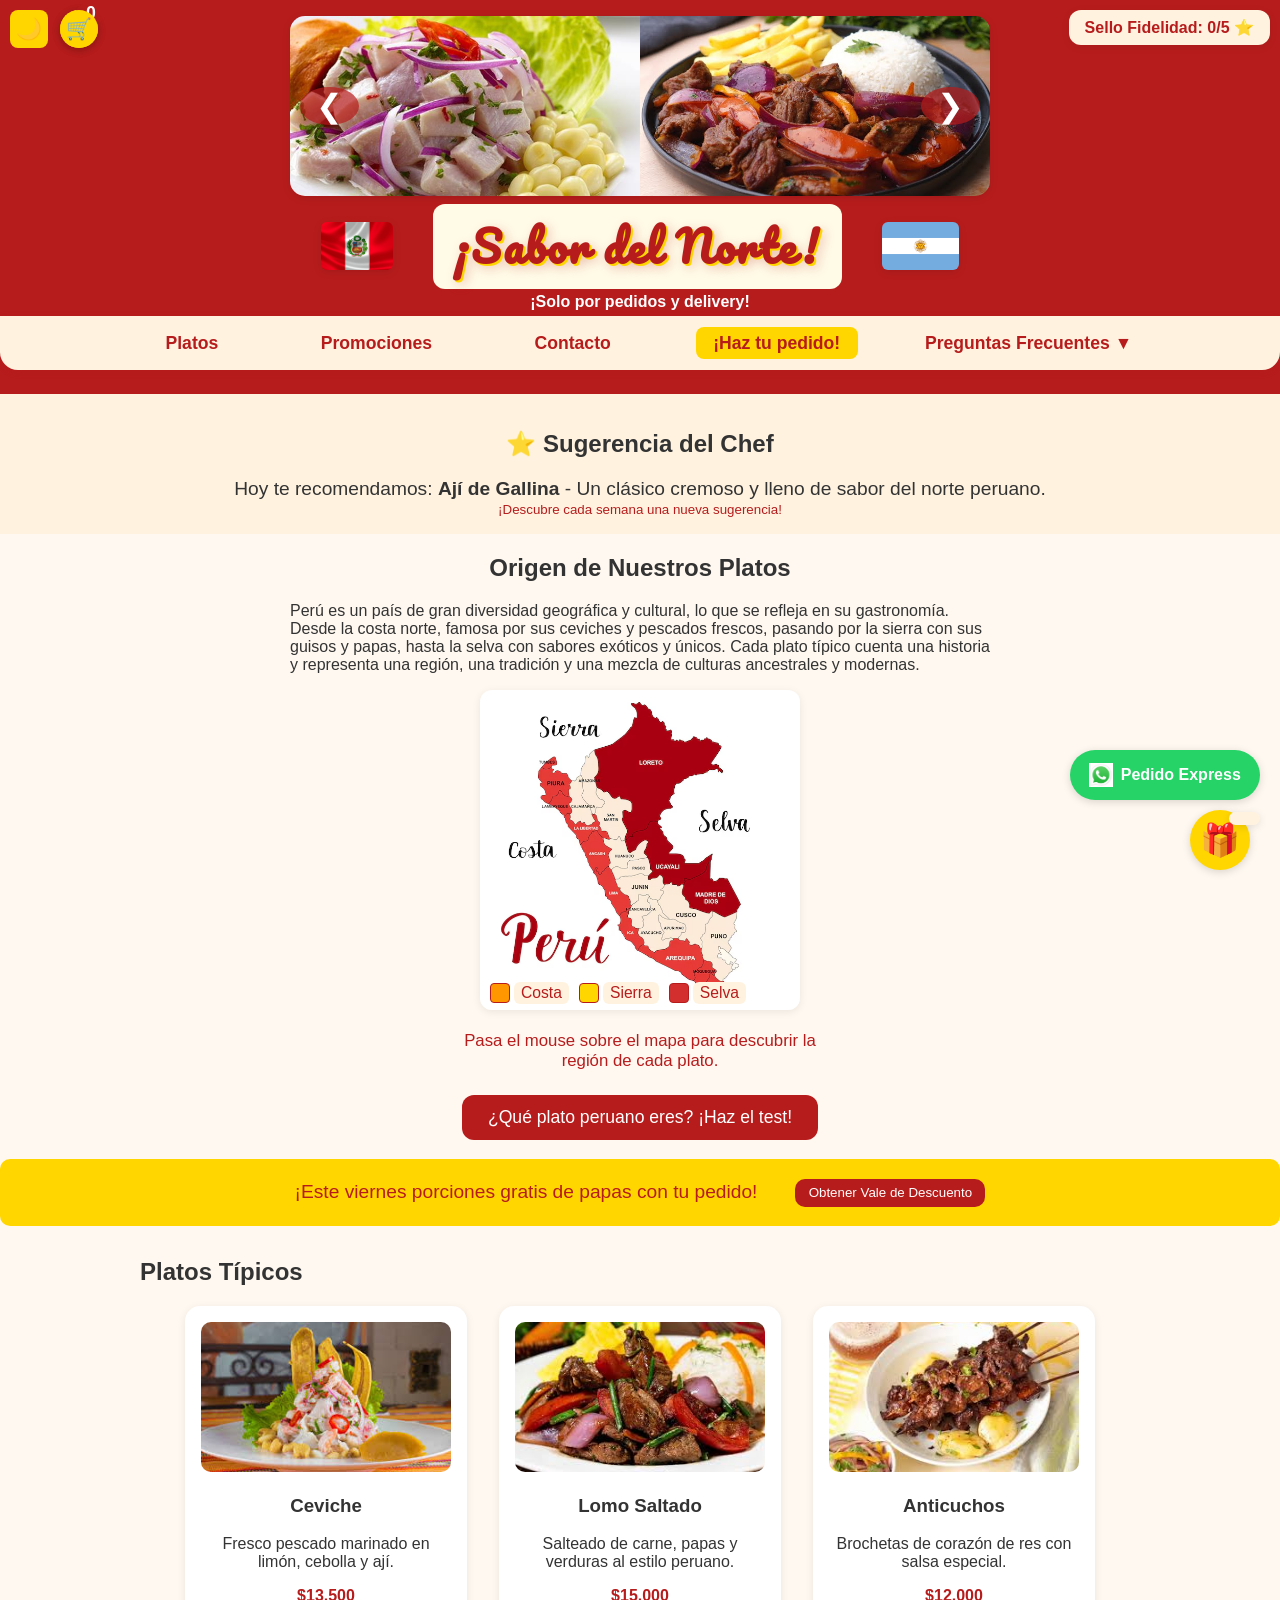
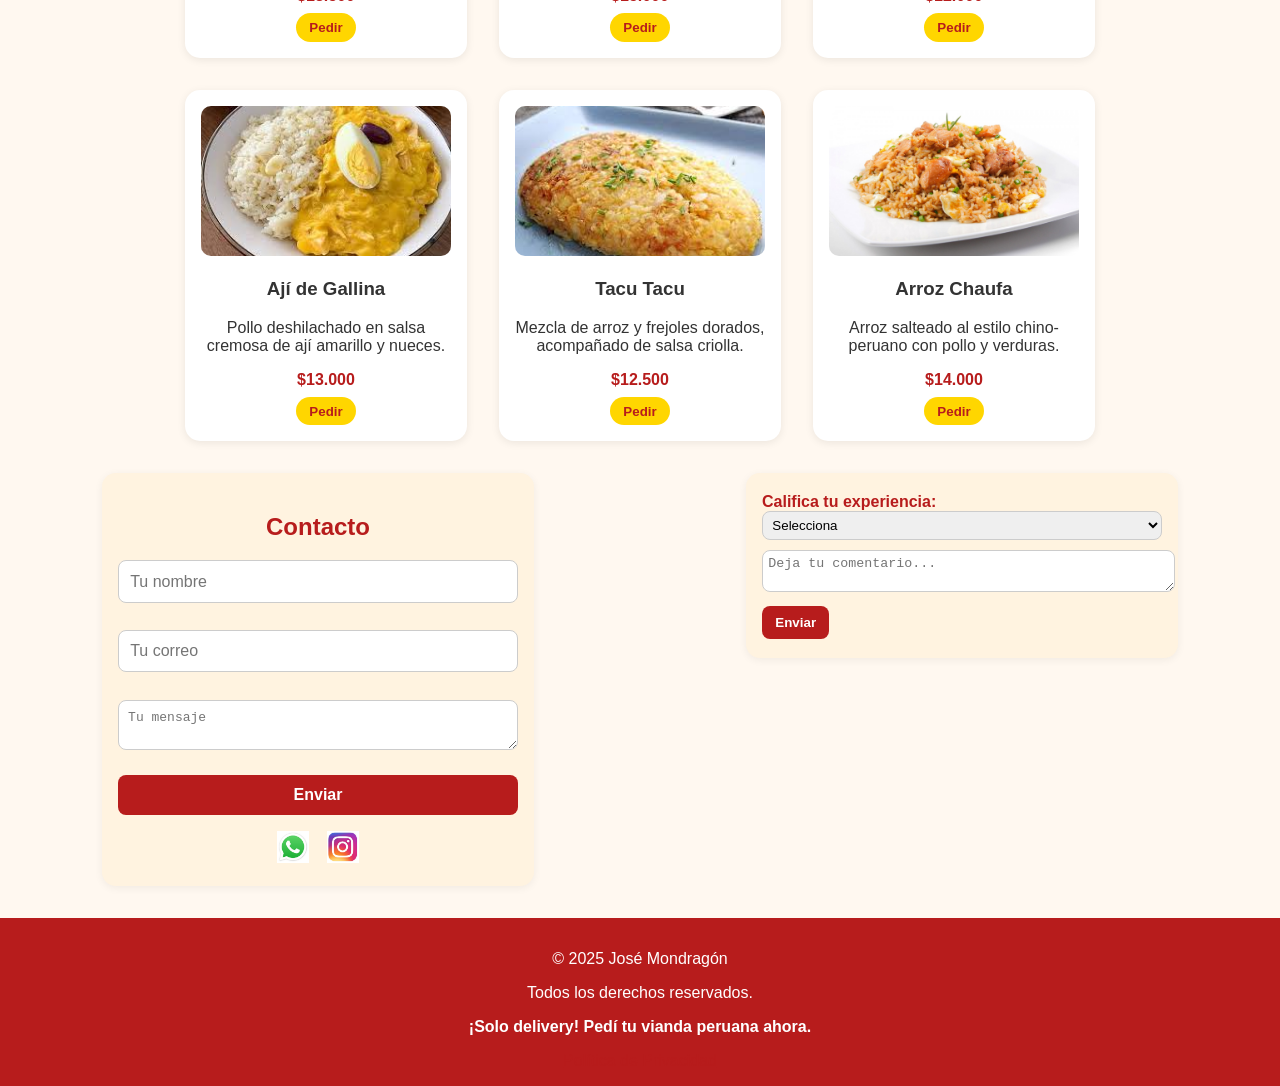
==== commit 6693e57f: "Update index.html More functions in web" ====
--- a/Web_Restaurante_Peruano/index.html
+++ b/Web_Restaurante_Peruano/index.html
@@ -31,7 +31,10 @@
             <div class="carousel-track" id="carousel-track" style="display:flex;transition:transform 0.5s;">
                 <img src="img/carrusel1.jpg" class="carousel-img fade-in" alt="Ceviche peruano fresco" loading="lazy" style="flex:0 0 50%;max-width:50%;">
                 <img src="img/carrusel2.jpg" class="carousel-img fade-in" alt="Lomo Saltado tradicional" loading="lazy" style="flex:0 0 50%;max-width:50%;">
-                <img src="img/carrusel3.jpgnga el cursor" class="carousel-img fade-in" alt="Paisaje del norte de Perú" loading="lazy" style="flex:0 0 50%;max-width:50%;">
+                <img src="img/carrusel3.jpg" class="carousel-img fade-in" alt="Causa Limeña" loading="lazy" style="flex:0 0 50%;max-width:50%;">
+                <img src="img/carrusel4.jpg" class="carousel-img fade-in" alt="Anticuchos" loading="lazy" style="flex:0 0 50%;max-width:50%;">
+                <img src="img/carrusel5.jpeg" class="carousel-img fade-in" alt="Papa a la Huancaína" loading="lazy" style="flex:0 0 50%;max-width:50%;">
+                <img src="img/carrusel6.jpg" class="carousel-img fade-in" alt="Suspiro Limeño" loading="lazy" style="flex:0 0 50%;max-width:50%;">
                 <!-- ...puedes añadir más imágenes de comidas o paisajes... -->
             </div>
             <button class="carousel-btn prev" aria-label="Anterior" id="carousel-prev">&#10094;</button>
@@ -57,11 +60,7 @@
             🛒
             <span id="carrito-count" style="position:absolute;top:-8px;right:-8px;background:#b71c1c;color:#fff;font-size:0.85em;border-radius:50%;width:22px;height:22px;display:flex;align-items:center;justify-content:center;">0</span>
         </button>
-        <!-- Soporte directo: WhatsApp y chat -->
-        <!-- <a href="https://wa.me/542235023826?text=Hola%20necesito%20ayuda%20con%20mi%20pedido%20en%20Sabor%20del%20Norte" target="_blank" title="Soporte por WhatsApp" class="icon-btn" id="whatsapp-support-btn" style="top:10px;right:110px;">
-            <img src="img/whatsapp.jpeg" alt="Soporte WhatsApp" style="height:38px;width:38px;border-radius:50%;box-shadow:0 2px 8px rgba(0,0,0,0.10);border:2px solid #25d366;">
-            <span class="icon-tooltip">Soporte WhatsApp</span>
-        </a> -->
+      
     </header>
 
     <!-- Sugerencia del Chef -->
@@ -84,6 +83,21 @@
         <div style="position:relative;display:inline-block;">
             <img src="img/mapa-peru.avif" alt="Mapa de Perú con regiones" style="max-width:320px;width:100%;border-radius:12px;box-shadow:0 2px 8px rgba(0,0,0,0.08);" id="mapa-peru-img">
             <div id="tooltip-mapa" style="display:none;position:absolute;top:10px;left:10px;background:#fff3e0;color:#b71c1c;padding:0.5em 1em;border-radius:8px;box-shadow:0 2px 8px rgba(0,0,0,0.10);font-size:0.95em;z-index:10;"></div>
+            <!-- Leyenda de colores sobre la imagen -->
+            <div style="position:absolute;bottom:10px;left:10px;z-index:11;display:flex;gap:10px;">
+                <div style="display:flex;align-items:center;gap:4px;">
+                    <span style="display:inline-block;width:18px;height:18px;background:#ff9800;border-radius:4px;border:1px solid #b71c1c;"></span>
+                    <span style="font-size:0.98em;background:#fff3e0;border-radius:6px;padding:2px 7px;color:#b71c1c;">Costa</span>
+                </div>
+                <div style="display:flex;align-items:center;gap:4px;">
+                    <span style="display:inline-block;width:18px;height:18px;background:#ffd600;border-radius:4px;border:1px solid #b71c1c;"></span>
+                    <span style="font-size:0.98em;background:#fff3e0;border-radius:6px;padding:2px 7px;color:#b71c1c;">Sierra</span>
+                </div>
+                <div style="display:flex;align-items:center;gap:4px;">
+                    <span style="display:inline-block;width:18px;height:18px;background:#d32f2f;border-radius:4px;border:1px solid #b71c1c;"></span>
+                    <span style="font-size:0.98em;background:#fff3e0;border-radius:6px;padding:2px 7px;color:#b71c1c;">Selva</span>
+                </div>
+            </div>
         </div>
         <div id="desc-region" class="desc-region" style="margin:1em auto 0 auto;max-width:400px;font-size:1.05em;color:#b71c1c;min-height:48px;text-align:center;transition:color 0.3s;">
             Pasa el mouse sobre el mapa para descubrir la región de cada plato.
@@ -681,4 +695,4 @@
     }
     </script>
 </body>
-</html>+</html>
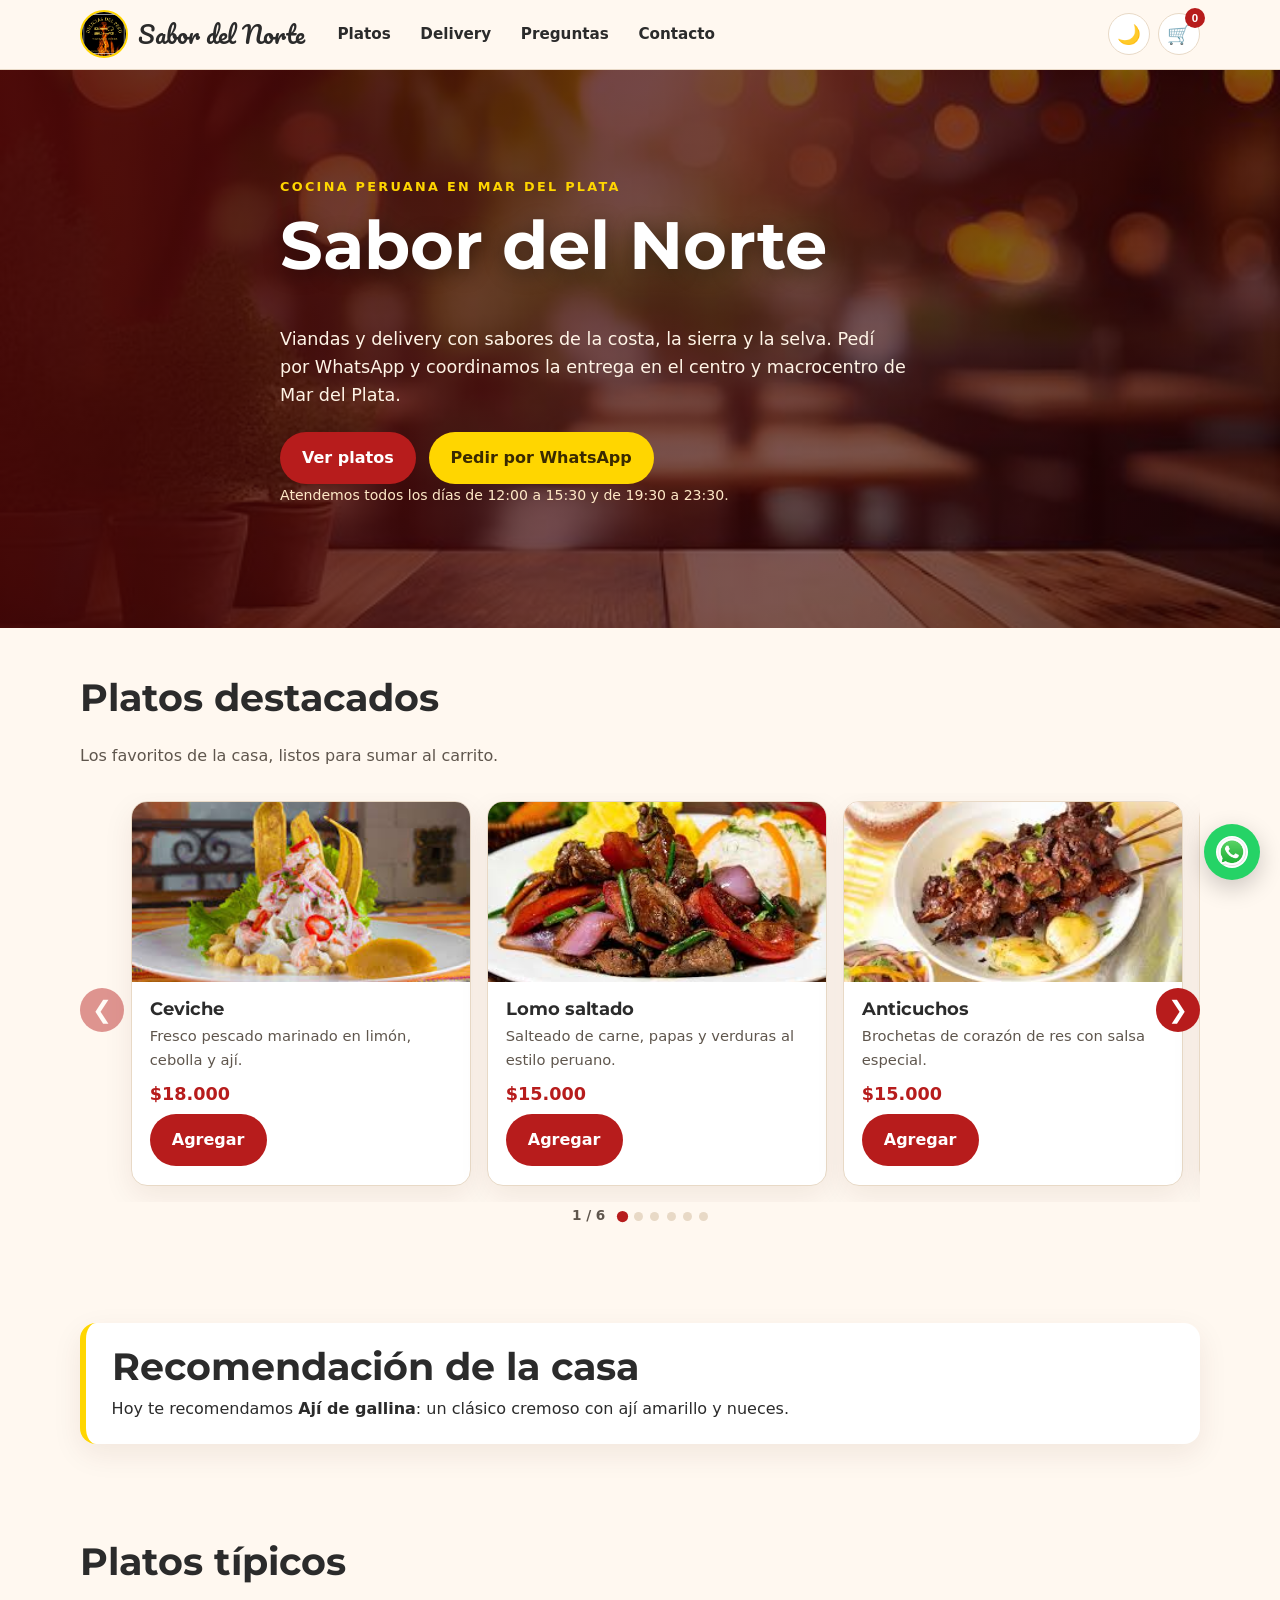
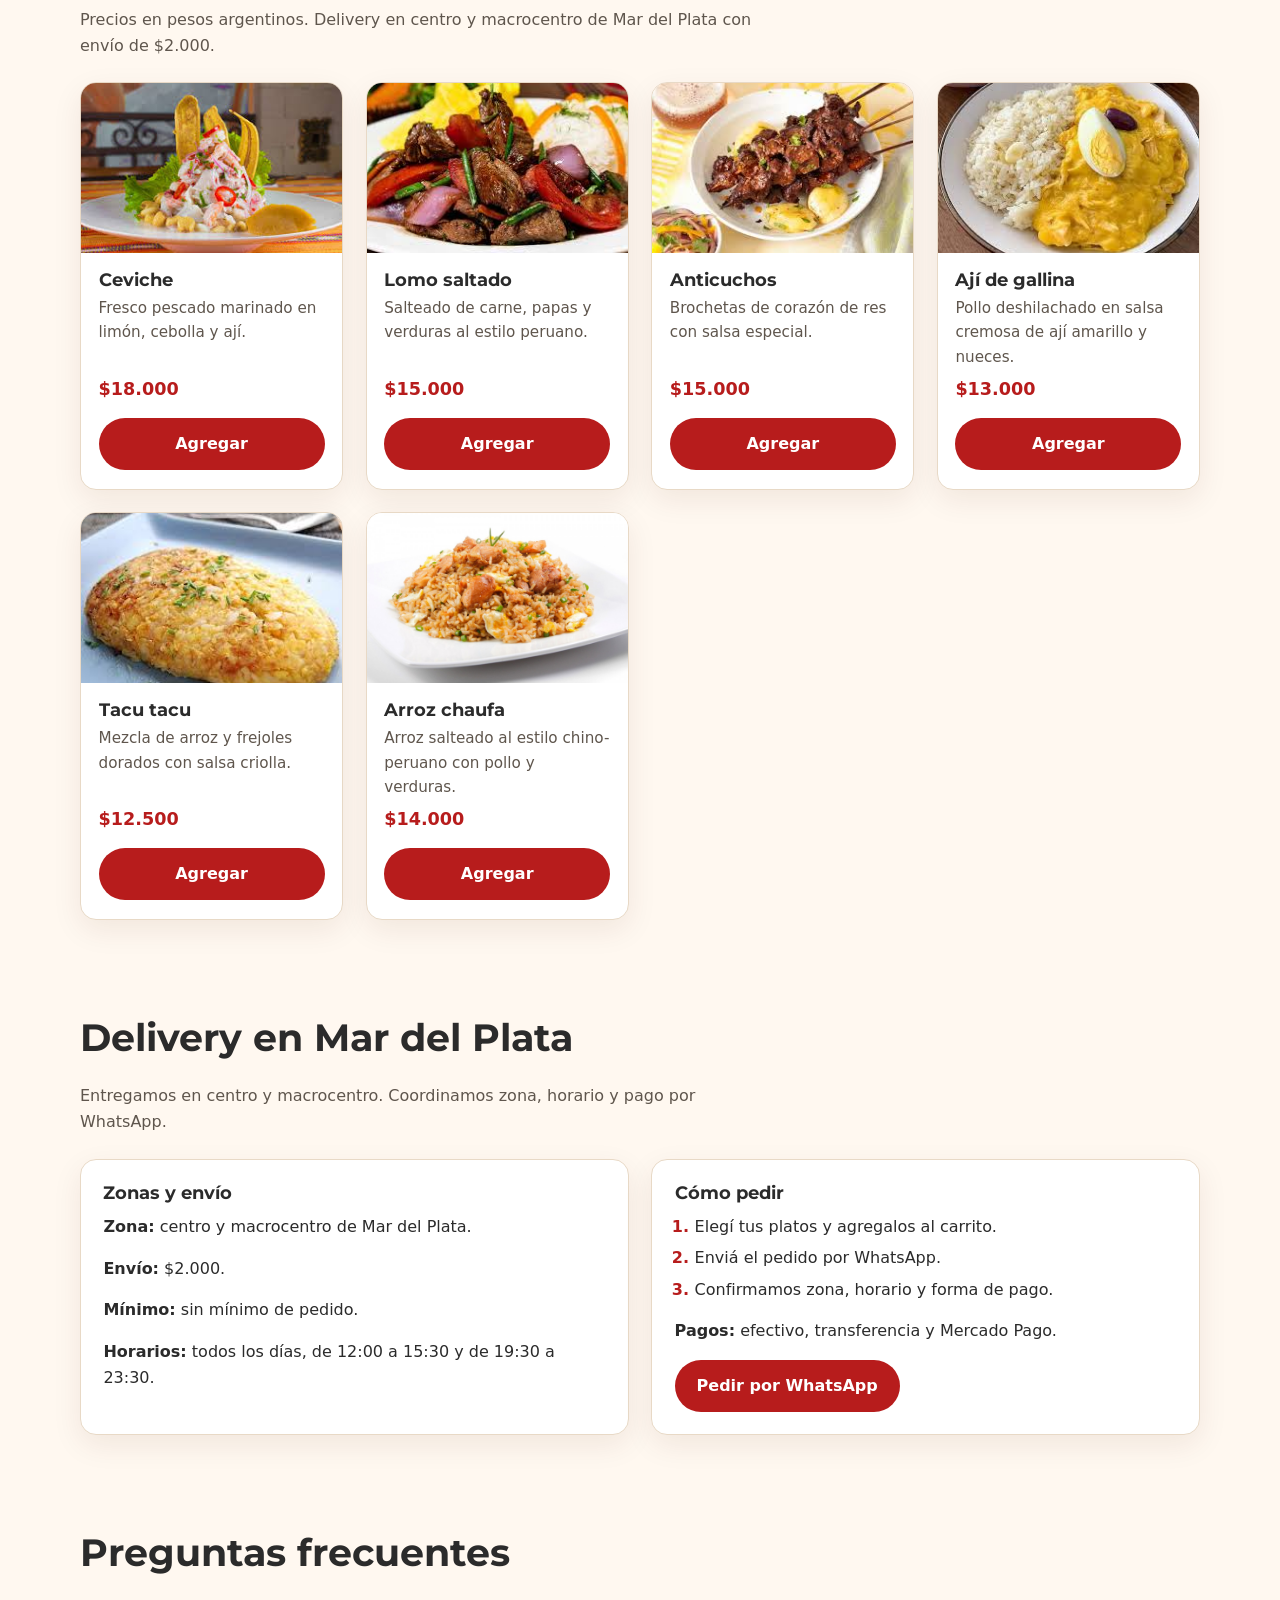
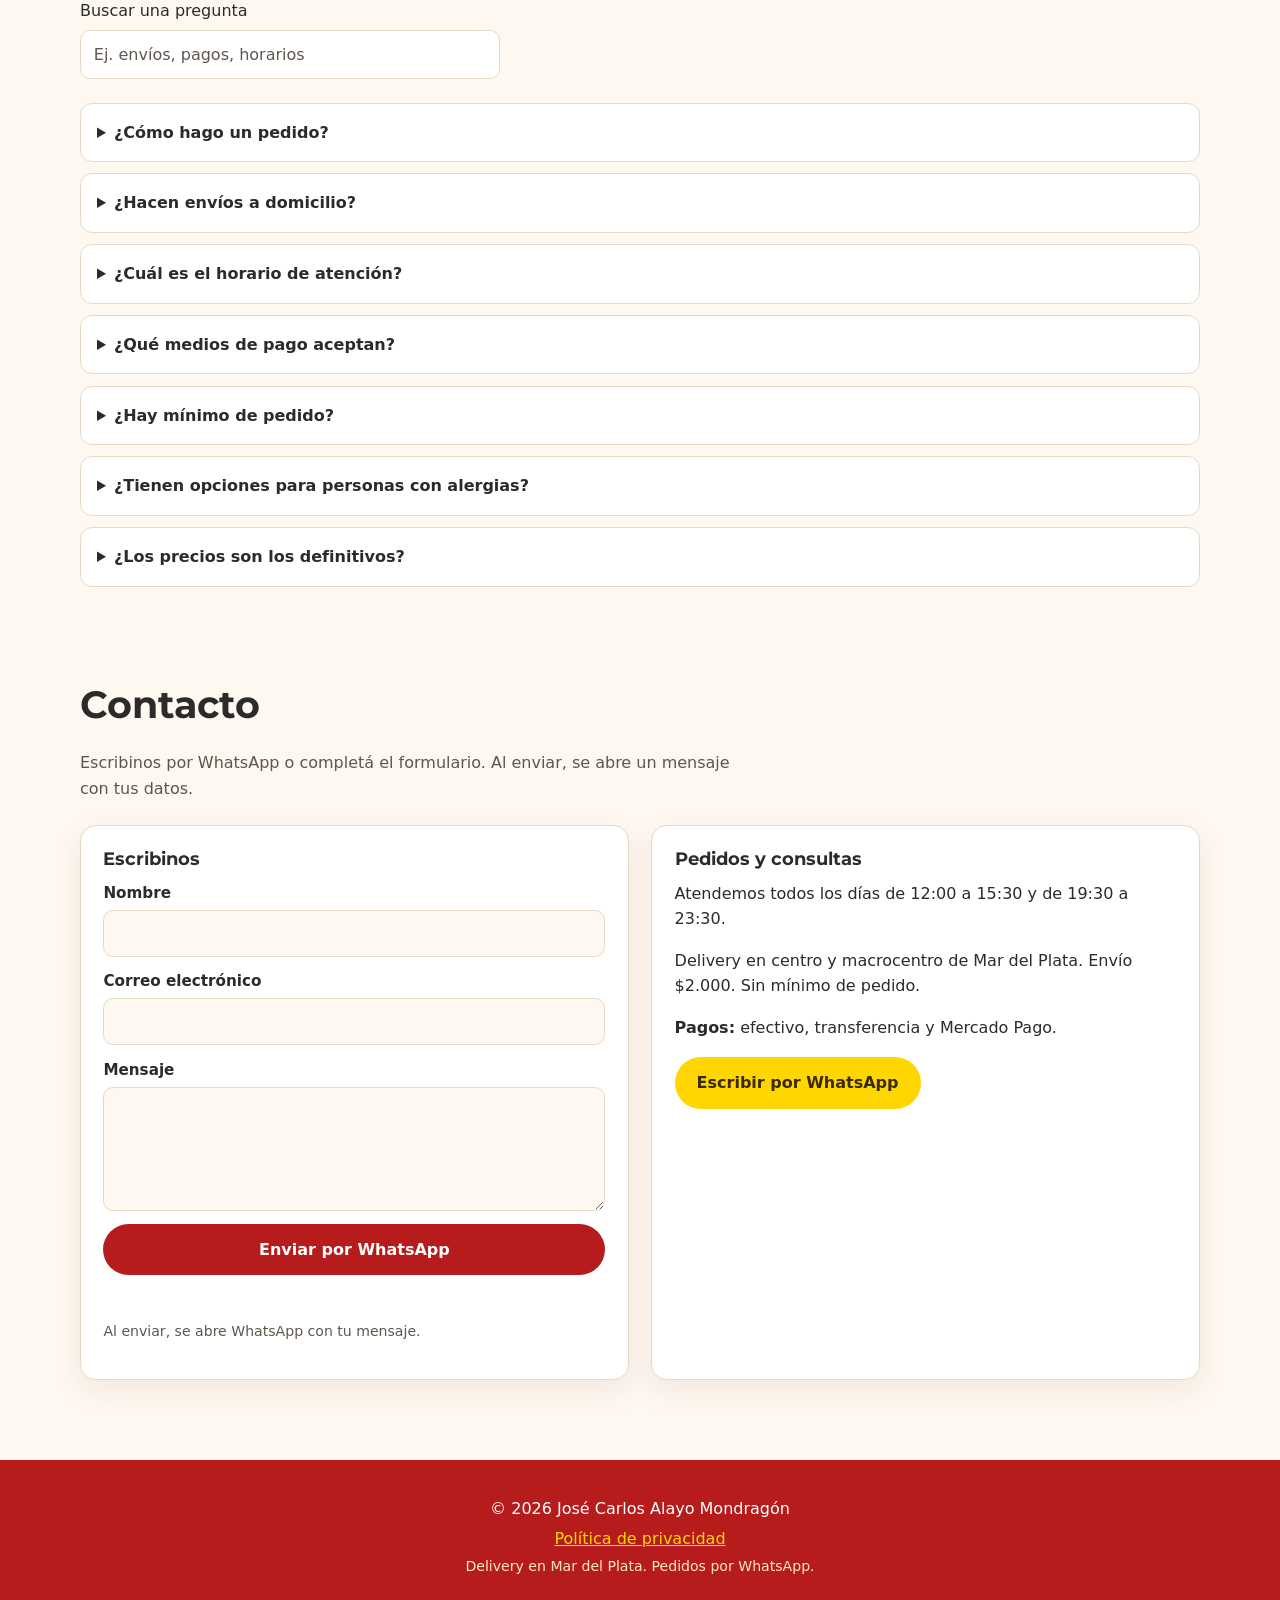
==== commit 49a9e206: "Rediseña la interfaz y mejora el modo oscuro" ====
--- a/Web_Restaurante_Peruano/index.html
+++ b/Web_Restaurante_Peruano/index.html
@@ -1,698 +1,407 @@
-<!DOCTYPE html>
-<html lang="es">
-<head>
-    <meta charset="UTF-8">
-    <meta name="viewport" content="width=device-width, initial-scale=1.0">
-    <title>Sabor del Norte</title>
-    <meta name="description" content="Viandas y delivery de auténtica comida peruana en Argentina. Sabor del Norte: Platos típicos, promociones, pedidos online y fidelidad.">
-    <link rel="stylesheet" href="styles.css">
-    <link rel="stylesheet" href="components.css">
-    <link rel="icon" href="img/logo.png">
-    <link rel="manifest" href="manifest.json">
-    <!-- Google Fonts para el nombre del restaurante -->
-    <link href="https://fonts.googleapis.com/css2?family=Pacifico&family=Montserrat:wght@700&display=swap" rel="stylesheet">
-    <!-- Google Analytics (ejemplo básico) -->
-    <script async src="https://www.googletagmanager.com/gtag/js?id=G-XXXXXXXXXX"></script>
-    <script>
-      window.dataLayer = window.dataLayer || [];
-      function gtag(){dataLayer.push(arguments);}
-      gtag('js', new Date());
-      gtag('config', 'G-XXXXXXXXXX');
-    </script>
-</head>
-<body>
-    <header>
-       
-        <!-- Sello de fidelidad -->
-        <div id="fidelidad" style="position:absolute;top:10px;right:10px;z-index:10;background:#fff3e0;color:#b71c1c;padding:0.5em 1em;border-radius:12px;font-weight:bold;box-shadow:0 2px 8px rgba(0,0,0,0.08);">
-            Sello Fidelidad: <span id="sello-count">0</span>/5 ⭐
-        </div>
-        <div class="carousel-container full-width" style="max-height:180px;">
-            <div class="carousel-track" id="carousel-track" style="display:flex;transition:transform 0.5s;">
-                <img src="img/carrusel1.jpg" class="carousel-img fade-in" alt="Ceviche peruano fresco" loading="lazy" style="flex:0 0 50%;max-width:50%;">
-                <img src="img/carrusel2.jpg" class="carousel-img fade-in" alt="Lomo Saltado tradicional" loading="lazy" style="flex:0 0 50%;max-width:50%;">
-                <img src="img/carrusel3.jpg" class="carousel-img fade-in" alt="Causa Limeña" loading="lazy" style="flex:0 0 50%;max-width:50%;">
-                <img src="img/carrusel4.jpg" class="carousel-img fade-in" alt="Anticuchos" loading="lazy" style="flex:0 0 50%;max-width:50%;">
-                <img src="img/carrusel5.jpeg" class="carousel-img fade-in" alt="Papa a la Huancaína" loading="lazy" style="flex:0 0 50%;max-width:50%;">
-                <img src="img/carrusel6.jpg" class="carousel-img fade-in" alt="Suspiro Limeño" loading="lazy" style="flex:0 0 50%;max-width:50%;">
-                <!-- ...puedes añadir más imágenes de comidas o paisajes... -->
-            </div>
-            <button class="carousel-btn prev" aria-label="Anterior" id="carousel-prev">&#10094;</button>
-            <button class="carousel-btn next" aria-label="Siguiente" id="carousel-next">&#10095;</button>
-        </div>
-        <div class="header-top" style="display:flex;align-items:center;justify-content:center;gap:18px;margin-top:0.5em;">
-            <img src="img/bandera-peru.jpg" alt="Bandera Perú" class="bandera" style="height:48px;width:auto;">
-            <h1 class="titulo-restaurante" style="font-size:2.5em;margin:0 0.5em;letter-spacing:2px;">¡Sabor del Norte!</h1>
-            <img src="img/bandera-argentina.png" alt="Bandera Argentina" class="bandera" style="height:48px;width:auto;">
-        </div>
-        <div class="aviso-viandas" style="font-size:1em;padding:0.3em 0;">
-            <strong>¡Solo por pedidos y delivery!</strong>
-        </div>
-        <nav class="navbar">
-            <a href="#platos">Platos</a>
-            <a href="#promocion">Promociones</a>
-            <a href="#contacto">Contacto</a>
-            <a href="#pedido" class="pedido-btn">¡Haz tu pedido!</a>
-            <button id="faq-toggle-btn" style="background:none;border:none;color:#b71c1c;font-weight:bold;font-size:1.1em;cursor:pointer;padding:0.3em 1em;border-radius:8px;">Preguntas Frecuentes ▼</button>
-        </nav>
-        <button id="modo-nocturno-btn" style="position:absolute;top:10px;left:10px;z-index:10;background:#ffd600;color:#b71c1c;border:none;border-radius:8px;padding:0.3em 0.7em;width:38px;height:38px;font-size:1.3em;display:flex;align-items:center;justify-content:center;">🌙</button>
-        <button id="carrito-toggle-btn" class="fab-btn icon-btn" style="position:absolute;top:10px;left:60px;z-index:11;width:38px;height:38px;font-size:1.3em;display:flex;align-items:center;justify-content:center;">
-            🛒
-            <span id="carrito-count" style="position:absolute;top:-8px;right:-8px;background:#b71c1c;color:#fff;font-size:0.85em;border-radius:50%;width:22px;height:22px;display:flex;align-items:center;justify-content:center;">0</span>
-        </button>
-      
-    </header>
-
-    <!-- Sugerencia del Chef -->
-    <section id="chef-sugerencia" style="background:#fff3e0;padding:1em 0;text-align:center;margin-bottom:1em;">
-        <h2>⭐ Sugerencia del Chef</h2>
-        <div id="chef-plato" style="font-size:1.2em;">
-            Hoy te recomendamos: <strong>Ají de Gallina</strong> - Un clásico cremoso y lleno de sabor del norte peruano.
-        </div>
-        <small style="color:#b71c1c;">¡Descubre cada semana una nueva sugerencia!</small>
-    </section>
-
-    <!-- Mapa interactivo -->
-    <section id="mapa-peru" style="text-align:center;margin-bottom:1em;">
-        <h2>Origen de Nuestros Platos</h2>
-        <div style="max-width:700px;margin:0 auto 1em auto;text-align:left;">
-            <p class="desc-mapa-peru">
-                Perú es un país de gran diversidad geográfica y cultural, lo que se refleja en su gastronomía. Desde la costa norte, famosa por sus ceviches y pescados frescos, pasando por la sierra con sus guisos y papas, hasta la selva con sabores exóticos y únicos. Cada plato típico cuenta una historia y representa una región, una tradición y una mezcla de culturas ancestrales y modernas.
-            </p>
-        </div>
-        <div style="position:relative;display:inline-block;">
-            <img src="img/mapa-peru.avif" alt="Mapa de Perú con regiones" style="max-width:320px;width:100%;border-radius:12px;box-shadow:0 2px 8px rgba(0,0,0,0.08);" id="mapa-peru-img">
-            <div id="tooltip-mapa" style="display:none;position:absolute;top:10px;left:10px;background:#fff3e0;color:#b71c1c;padding:0.5em 1em;border-radius:8px;box-shadow:0 2px 8px rgba(0,0,0,0.10);font-size:0.95em;z-index:10;"></div>
-            <!-- Leyenda de colores sobre la imagen -->
-            <div style="position:absolute;bottom:10px;left:10px;z-index:11;display:flex;gap:10px;">
-                <div style="display:flex;align-items:center;gap:4px;">
-                    <span style="display:inline-block;width:18px;height:18px;background:#ff9800;border-radius:4px;border:1px solid #b71c1c;"></span>
-                    <span style="font-size:0.98em;background:#fff3e0;border-radius:6px;padding:2px 7px;color:#b71c1c;">Costa</span>
-                </div>
-                <div style="display:flex;align-items:center;gap:4px;">
-                    <span style="display:inline-block;width:18px;height:18px;background:#ffd600;border-radius:4px;border:1px solid #b71c1c;"></span>
-                    <span style="font-size:0.98em;background:#fff3e0;border-radius:6px;padding:2px 7px;color:#b71c1c;">Sierra</span>
-                </div>
-                <div style="display:flex;align-items:center;gap:4px;">
-                    <span style="display:inline-block;width:18px;height:18px;background:#d32f2f;border-radius:4px;border:1px solid #b71c1c;"></span>
-                    <span style="font-size:0.98em;background:#fff3e0;border-radius:6px;padding:2px 7px;color:#b71c1c;">Selva</span>
-                </div>
-            </div>
-        </div>
-        <div id="desc-region" class="desc-region" style="margin:1em auto 0 auto;max-width:400px;font-size:1.05em;color:#b71c1c;min-height:48px;text-align:center;transition:color 0.3s;">
-            Pasa el mouse sobre el mapa para descubrir la región de cada plato.
-        </div>
-    </section>
-
-    <!-- Test "¿Qué plato peruano eres?" -->
-    <section style="text-align:center;margin-bottom:1em;">
-        <button id="test-plato-btn" style="background:#b71c1c;color:#fff;padding:0.7em 1.5em;border:none;border-radius:12px;font-size:1.1em;cursor:pointer;">
-            ¿Qué plato peruano eres? ¡Haz el test!
-        </button>
-    </section>
-
-    <!-- Elimina la sección <section id="faq">... </section> que estaba visible -->
-    <div id="faq-modal" class="modal-bg">
-        <div class="modal-content faq-content">
-            <h2 style="color:#b71c1c;text-align:center;">Preguntas Frecuentes</h2>
-            <input id="faq-search" type="text" placeholder="Buscar pregunta...">
-            <div id="faq-list">
-                <!-- ...preguntas frecuentes existentes... -->
-            </div>
-            <div style="text-align:center;margin-top:1em;">
-                <button onclick="document.getElementById('faq-modal').style.display='none'" style="background:#b71c1c;color:#fff;padding:0.6em 1.5em;border:none;border-radius:10px;cursor:pointer;">Cerrar</button>
-            </div>
-        </div>
-    </div>
-
-    <section id="promocion">
-        <div class="promo-banner">
-            <span id="promo-text">¡Este viernes porciones gratis de papas con tu pedido!</span>
-            <span id="cuenta-regresiva" style="margin-left:1em;color:#b71c1c;font-weight:bold;"></span>
-            <button id="vale-descuento-btn">Obtener Vale de Descuento</button>
-        </div>
-    </section>
-
-    <section id="platos">
-        <h2>Platos Típicos</h2>
-        <div class="platos-grid">
-            <!-- Tarjetas de platos -->
-            <div class="plato-card fade-in" tabindex="0" aria-label="Ceviche. Fresco pescado marinado en limón, cebolla y ají.">
-                <img src="img/ceviche.jpg" alt="Ceviche peruano" loading="lazy">
-                <h3>Ceviche</h3>
-                <p>Fresco pescado marinado en limón, cebolla y ají.</p>
-                <span class="precio">$13.500</span>
-                <button class="pedido-btn" aria-label="Pedir Ceviche">Pedir</button>
-            </div>
-            <div class="plato-card fade-in" tabindex="0" aria-label="Lomo Saltado. Salteado de carne, papas y verduras al estilo peruano.">
-                <img src="img/lomo.jpg" alt="Lomo Saltado peruano" loading="lazy">
-                <h3>Lomo Saltado</h3>
-                <p>Salteado de carne, papas y verduras al estilo peruano.</p>
-                <span class="precio">$15.000</span>
-                <button class="pedido-btn" aria-label="Pedir Lomo Saltado">Pedir</button>
-            </div>
-            <div class="plato-card">
-                <img src="img/anticuchos.jpg" alt="Anticuchos">
-                <h3>Anticuchos</h3>
-                <p>Brochetas de corazón de res con salsa especial.</p>
-                <span class="precio">$12.000</span>
-                <button class="pedido-btn">Pedir</button>
-            </div>
-            <div class="plato-card">
-                <img src="img/aji-de-gallina.jpeg" alt="Ají de Gallina">
-                <h3>Ají de Gallina</h3>
-                <p>Pollo deshilachado en salsa cremosa de ají amarillo y nueces.</p>
-                <span class="precio">$13.000</span>
-                <button class="pedido-btn">Pedir</button>
-            </div>
-            <div class="plato-card">
-                <img src="img/tacu-tacu.jpeg" alt="Tacu Tacu">
-                <h3>Tacu Tacu</h3>
-                <p>Mezcla de arroz y frejoles dorados, acompañado de salsa criolla.</p>
-                <span class="precio">$12.500</span>
-                <button class="pedido-btn">Pedir</button>
-            </div>
-            <div class="plato-card">
-                <img src="img/arroz-chaufa.jpg" alt="Arroz Chaufa">
-                <h3>Arroz Chaufa</h3>
-                <p>Arroz salteado al estilo chino-peruano con pollo y verduras.</p>
-                <span class="precio">$14.000</span>
-                <button class="pedido-btn" aria-label="Pedir Arroz Chaufa">Pedir</button>
-            </div>
-            <!-- ...puedes añadir más platos... -->
-        </div>
-    </section>
-
-    <section id="contacto-comentarios" style="display:flex;justify-content:center;align-items:flex-start;gap:0.5em;flex-wrap:wrap;margin-bottom:2em;">
-        <div id="contacto" style="flex:1 1 320px;max-width:400px;min-width:260px;background:#fff3e0;border-radius:14px;padding:1.2em 1em;box-shadow:0 2px 8px rgba(0,0,0,0.06);">
-            <h2 style="color:#b71c1c;">Contacto</h2>
-            <form id="contact-form" novalidate>
-                <input type="text" name="nombre" placeholder="Tu nombre" required aria-required="true" style="margin-bottom:0.7em;">
-                <input type="email" name="email" placeholder="Tu correo" required aria-required="true" style="margin-bottom:0.7em;">
-                <textarea name="mensaje" placeholder="Tu mensaje" required aria-required="true" style="margin-bottom:0.7em;"></textarea>
-                <div id="form-error" style="color:#b71c1c;display:none;margin-bottom:0.5em;"></div>
-                <button type="submit" style="background:#b71c1c;color:#fff;border:none;border-radius:8px;padding:0.7em;font-size:1em;cursor:pointer;">Enviar</button>
-            </form>
-            <div class="contact-logos" style="margin-top:1em; display:flex; justify-content:center; gap:18px;">
-                <a href="https://wa.me/542235023826" target="_blank" title="WhatsApp">
-                    <img src="img/whatsapp.jpeg" alt="WhatsApp" style="height:32px;width:32px;">
-                </a>
-                <a href="#" title="Instagram">
-                    <img src="img/instagram.jpeg" alt="Instagram" style="height:32px;width:32px;">
-                </a>
-            </div>
-        </div>
-        <div class="valoraciones" style="flex:1 1 320px;max-width:400px;min-width:260px;background:#fff3e0;border-radius:14px;padding:1.2em 1em;box-shadow:0 2px 8px rgba(0,0,0,0.06);">
-            <label for="valoracion-select" style="color:#b71c1c;font-weight:bold;">Califica tu experiencia:</label>
-            <select id="valoracion-select" style="margin-bottom:0.7em;">
-                <option value="">Selecciona</option>
-                <option value="5">⭐⭐⭐⭐⭐ Excelente</option>
-                <option value="4">⭐⭐⭐⭐ Muy bueno</option>
-                <option value="3">⭐⭐⭐ Bueno</option>
-                <option value="2">⭐⭐ Regular</option>
-                <option value="1">⭐ Malo</option>
-            </select>
-            <textarea id="comentario-input" placeholder="Deja tu comentario..." style="margin-bottom:0.7em;"></textarea>
-            <button id="enviar-valoracion" style="background:#b71c1c;color:#fff;border:none;border-radius:8px;padding:0.7em 1em;cursor:pointer;">Enviar</button>
-            <div id="valoraciones-lista"></div>
-        </div>
-    </section>
-
-    <footer>
-        <p>&copy; 2025 José Mondragón</p>
-        <p>Todos los derechos reservados.</p>
-        <div class="footer-aviso">
-            <strong>¡Solo delivery! Pedí tu vianda peruana ahora.</strong>
-        </div>
-        <div style="margin-top:1em;">
-            <a href="privacidad.html" style="color:#b71c1c;text-decoration:underline;">Política de Privacidad</a>
-        </div>
-    </footer>
-
-    <a href="https://wa.me/542235023826?text=Quiero%20el%20menú%20del%20día%20por%20favor!" target="_blank" id="pedido-express"
-       style="position:fixed;bottom:100px;right:20px;z-index:1000;background:#25d366;color:#fff;padding:0.8em 1.2em;border-radius:50px;box-shadow:0 2px 8px rgba(0,0,0,0.15);font-weight:bold;display:flex;align-items:center;gap:0.5em;text-decoration:none;">
-        <img src="img/whatsapp.jpeg" alt="WhatsApp" style="height:24px;width:24px;"> Pedido Express
-    </a>
-    <div id="pedido-express-aviso" style="position:fixed;bottom:75px;right:20px;z-index:1001;background:#fff3e0;color:#b71c1c;padding:0.4em 1em;border-radius:10px;box-shadow:0 2px 8px rgba(0,0,0,0.10);font-size:0.98em;">
-        <!-- <span style="font-weight:bold;">Nota:</span> El Pedido Express tiene un pequeño recargo por prioridad de atención. -->
-    </div>
-
-    <!-- Rueda de la Suerte -->
-    <button id="rueda-btn" style="position:fixed;bottom:30px;right:30px;z-index:1000;background:#ffd600;color:#b71c1c;border:none;border-radius:50%;width:60px;height:60px;font-size:2em;box-shadow:0 2px 8px rgba(0,0,0,0.15);cursor:pointer;">
-        🎁
-    </button>
-    <div id="rueda-modal" class="modal-bg">
-        <div id="rueda-modal-content" class="modal-content rueda-content">
-            <h2 style="color:inherit;">¡Rueda de la Suerte!</h2>
-            <p style="color:inherit;">Girá y ganá premios: descuentos, postres gratis o envío sin cargo.</p>
-            <button id="girar-rueda" style="background:#b71c1c;color:#fff;padding:0.7em 1.5em;border:none;border-radius:12px;font-size:1.1em;cursor:pointer;">Girar</button>
-            <div id="resultado-rueda" style="margin-top:1em;font-weight:bold;color:#b71c1c;"></div>
-            <button onclick="document.getElementById('rueda-modal').style.display='none'" style="margin-top:1em;background:#ffd600;color:#b71c1c;border:none;border-radius:8px;padding:0.5em 1em;cursor:pointer;">Cerrar</button>
-        </div>
-    </div>
-
-    <!-- Test Modal -->
-    <div id="test-modal" class="modal-bg">
-        <div class="modal-content test-content">
-            <h2>¿Qué plato peruano eres?</h2>
-            <div id="test-content">
-                <p>¿Prefieres algo fresco, caliente o picante?</p>
-                <button onclick="mostrarResultadoTest('Ceviche')" style="margin:0.5em;">Fresco</button>
-                <button onclick="mostrarResultadoTest('Lomo Saltado')" style="margin:0.5em;">Caliente</button>
-                <button onclick="mostrarResultadoTest('Ají de Gallina')" style="margin:0.5em;">Picante</button>
-            </div>
-            <div id="test-resultado" style="margin-top:1em;font-weight:bold;color:#b71c1c;"></div>
-            <button onclick="document.getElementById('test-modal').style.display='none'" style="margin-top:1em;background:#ffd600;color:#b71c1c;border:none;border-radius:8px;padding:0.5em 1em;cursor:pointer;">Cerrar</button>
-        </div>
-    </div>
-
-    <!-- 1. Carrito de pedidos: Botón flotante y modal -->
-    <button id="carrito-toggle-btn" class="fab-btn carrito-fab">🛒</button>
-    <div id="carrito-modal" class="modal-bg">
-        <div class="carrito-content modal-content">
-            <h2>Tu Pedido</h2>
-            <ul id="carrito-lista"></ul>
-            <div id="carrito-total"></div>
-            <div id="cupon-section">
-                <input type="text" id="cupon-input" placeholder="Cupón de descuento">
-                <button id="cupon-aplicar">Aplicar</button>
-                <div id="cupon-msg" style="margin-top:0.5em;font-size:0.95em;"></div>
-            </div>
-            <button id="carrito-agregar" style="background:#ffd600;color:#b71c1c;border:none;border-radius:8px;padding:0.7em 1.2em;margin-top:1em;cursor:pointer;">Agregar otro pedido</button>
-            <button id="carrito-enviar">Enviar Pedido</button>
-            <button class="vaciar-btn" id="carrito-vaciar">Vaciar</button>
-            <button onclick="document.getElementById('carrito-modal').style.display='none'">Cerrar</button>
-        </div>
-    </div>
-
-    <!-- 2. Notificaciones push -->
-    <button id="push-btn" class="fab-btn push-fab" title="Activa notificaciones de promos">🔔 Activar Notificaciones</button>
-
-    
-  
-
-    <!-- 14. Chat de soporte -->
-    <div id="chat-soporte" class="chat-modal" style="display:none;">
-        <div id="chat-header">
-            Soporte en línea
-            <button onclick="document.getElementById('chat-soporte').style.display='none'" style="float:right;background:none;border:none;color:#fff;font-size:1.2em;cursor:pointer;">×</button>
-        </div>
-        <div id="chat-mensajes" style="min-height:80px;"></div>
-        <div id="chat-input-area">
-            <input id="chat-input" type="text" placeholder="Escribe tu mensaje...">
-            <button id="chat-enviar">Enviar</button>
-        </div>
-        <div style="font-size:0.95em;color:#888;text-align:center;margin-top:0.5em;">
-            También puedes escribirnos por WhatsApp para soporte inmediato.
-        </div>
-    </div>
-
-    <!-- 15. Modo offline aviso -->
-    <div id="offline-aviso">Estás sin conexión. Algunas funciones pueden no estar disponibles.</div>
-
-    <script src="main.js"></script>
-    <script src="components.js"></script>
-    <script>
-    // Modo nocturno
-    document.getElementById('modo-nocturno-btn').onclick = function() {
-        document.body.classList.toggle('modo-nocturno');
-    };
-
-    // Rueda de la Suerte
-    document.getElementById('rueda-btn').onclick = function() {
-        document.getElementById('rueda-modal').style.display = 'flex';
-    };
-    document.getElementById('girar-rueda').onclick = function() {
-        const premios = [
-            '10% de descuento en tu pedido',
-            'Postre gratis',
-            'Envío sin cargo',
-            'Vale 2x1 para tu próxima vianda',
-            '¡Sigue participando!'
-        ];
-        const premio = premios[Math.floor(Math.random() * premios.length)];
-        document.getElementById('resultado-rueda').innerText = premio;
-    };
-
-    // Test plato peruano
-    document.getElementById('test-plato-btn').onclick = function() {
-        document.getElementById('test-modal').style.display = 'flex';
-        document.getElementById('test-resultado').innerText = '';
-    };
-    window.mostrarResultadoTest = function(plato) {
-        document.getElementById('test-resultado').innerText = '¡Eres ' + plato + '! Te recomendamos pedirlo hoy.';
-    };
-
-    // Sello de fidelidad (simulado)
-    let sellos = 0;
-    document.querySelectorAll('.pedido-btn').forEach(btn => {
-        btn.addEventListener('click', () => {
-            sellos++;
-            document.getElementById('sello-count').innerText = sellos;
-            if (sellos >= 5) {
-                alert('¡Felicitaciones! Has ganado una vianda gratis por fidelidad.');
-                sellos = 0;
-                document.getElementById('sello-count').innerText = sellos;
-            }
-        });
-    });
-
-    // Cuenta regresiva para promo
-    function actualizarCuentaRegresiva() {
-        const promoDate = new Date();
-        promoDate.setDate(promoDate.getDate() + ((5 - promoDate.getDay() + 7) % 7)); // próximo viernes
-        promoDate.setHours(0,0,0,0);
-        const now = new Date();
-        const diff = promoDate - now;
-        if (diff > 0) {
-            const dias = Math.floor(diff / (1000*60*60*24));
-            const horas = Math.floor((diff/(1000*60*60))%24);
-            const minutos = Math.floor((diff/(1000*60))%60);
-            document.getElementById('cuenta-regresiva').innerText = `Faltan ${dias}d ${horas}h ${minutos}m`;
-        } else {
-            document.getElementById('cuenta-regresiva').innerText = '';
-        }
-    }
-    setInterval(actualizarCuentaRegresiva, 60000);
-    actualizarCuentaRegresiva();
-
-    // Validación de formulario y feedback visual
-    document.getElementById('contact-form').onsubmit = function(e) {
-        e.preventDefault();
-        var nombre = this.nombre.value.trim();
-        var email = this.email.value.trim();
-        var mensaje = this.mensaje.value.trim();
-        var error = "";
-        if (!nombre) error = "Por favor ingresa tu nombre.";
-        else if (!email || !/^[^@]+@[^@]+\.[a-z]{2,}$/i.test(email)) error = "Correo inválido.";
-        else if (!mensaje) error = "Por favor ingresa tu mensaje.";
-        if (error) {
-            document.getElementById('form-error').innerText = error;
-            document.getElementById('form-error').style.display = "block";
-            return false;
-        }
-        document.getElementById('form-error').style.display = "none";
-        alert("¡Gracias por contactarnos! Te responderemos pronto.");
-        this.reset();
-    };
-
-    // Feedback visual al pedir
-    document.querySelectorAll('.pedido-btn').forEach(btn => {
-        btn.addEventListener('click', function(e) {
-            e.preventDefault();
-            let card = btn.closest('.plato-card');
-            let nombre = card.querySelector('h3').innerText;
-            let precio = parseInt(card.querySelector('.precio').innerText.replace(/\D/g, ''));
-            carrito.push({nombre, precio});
-            actualizarCarrito();
-            card.classList.add('pedido-ok');
-            setTimeout(() => card.classList.remove('pedido-ok'), 1200);
-            // No abrir WhatsApp, solo agregar al carrito
-            document.getElementById('carrito-modal').style.display = 'flex';
-        });
-    });
-
-    // Mapa interactivo (tooltip simple y descripción dinámica)
-    const mapa = document.getElementById('mapa-peru-img');
-    const tooltip = document.getElementById('tooltip-mapa');
-    const descRegion = document.getElementById('desc-region');
-    if (mapa) {
-        mapa.addEventListener('mousemove', function(e) {
-            let x = e.offsetX / mapa.offsetWidth;
-            let region = "Costa Norte";
-            let descripcion = "Ceviche, arroz con mariscos, tiraditos y pescados frescos.";
-            if (x < 0.33) {
-                region = "Costa Norte";
-                descripcion = "Ceviche, arroz con mariscos, tiraditos y pescados frescos.";
-            } else if (x < 0.66) {
-                region = "Sierra";
-                descripcion = "Ají de gallina, papa a la huancaína, rocoto relleno, guisos y papas andinas.";
-            } else {
-                region = "Selva";
-                descripcion = "Tacacho con cecina, juane, platos con plátano y sabores exóticos de la Amazonía.";
-            }
-            tooltip.innerHTML = `<strong>${region}</strong>`;
-            tooltip.style.display = "block";
-            tooltip.style.left = (e.offsetX + 10) + "px";
-            tooltip.style.top = (e.offsetY + 10) + "px";
-            descRegion.innerHTML = `<strong>${region}:</strong> ${descripcion}`;
-        });
-        mapa.addEventListener('mouseleave', function() {
-            tooltip.style.display = "none";
-            descRegion.innerHTML = "Pasa el mouse sobre el mapa para descubrir la región de cada plato.";
-        });
-    }
-
-    // Preguntas Frecuentes: filtros rápidos y buscador funcional
-    // (Reinserta los botones de filtro si no existen)
-    if (!document.getElementById('faq-filtros')) {
-        const faqFiltros = [
-            { label: "Pedidos", keywords: ["pedido", "pedidos", "haz tu pedido"] },
-            { label: "Envíos", keywords: ["envío", "delivery", "domicilio"] },
-            { label: "Pagos", keywords: ["pago", "pagos", "mercado pago", "efectivo", "transferencia"] },
-            { label: "Fidelidad", keywords: ["fidelidad", "sello", "vianda gratis"] },
-            { label: "Alergias", keywords: ["alergia", "alergias", "ingredientes"] }
-        ];
-        const filtroFaqContainer = document.createElement('div');
-        filtroFaqContainer.id = 'faq-filtros';
-        filtroFaqContainer.style.display = 'flex';
-        filtroFaqContainer.style.flexWrap = 'wrap';
-        filtroFaqContainer.style.gap = '0.5em';
-        filtroFaqContainer.style.justifyContent = 'center';
-        faqFiltros.forEach(f => {
-            const btn = document.createElement('button');
-            btn.type = 'button';
-            btn.innerText = f.label;
-            btn.style.background = '#ffd600';
-            btn.style.color = '#b71c1c';
-            btn.style.border = 'none';
-            btn.style.borderRadius = '8px';
-            btn.style.padding = '0.4em 1em';
-            btn.style.cursor = 'pointer';
-            btn.onclick = () => {
-                document.getElementById('faq-search').value = f.keywords[0];
-                const faqPreguntas = Array.from(document.querySelectorAll('#faq-modal .faq-item'));
-                faqPreguntas.forEach(item => {
-                    item.style.display = f.keywords.some(k => item.innerText.toLowerCase().includes(k)) ? '' : 'none';
-                });
-            };
-            filtroFaqContainer.appendChild(btn);
-        });
-        const faqSearch = document.getElementById('faq-search');
-        faqSearch.parentNode.insertBefore(filtroFaqContainer, faqSearch.nextSibling);
-    }
-    document.getElementById('faq-search').oninput = function() {
-        const val = this.value.toLowerCase();
-        const faqPreguntas = Array.from(document.querySelectorAll('#faq-modal .faq-item'));
-        faqPreguntas.forEach(item => {
-            item.style.display = item.innerText.toLowerCase().includes(val) ? '' : 'none';
-        });
-    };
-
-    // Service Worker para PWA
-    if ('serviceWorker' in navigator) {
-        navigator.serviceWorker.register('sw.js');
-    }
-
-    // Carrusel funcional (2 imágenes visibles, avance de 2 en 2, bucle)
-    (function() {
-        const track = document.getElementById('carousel-track');
-        const images = track.querySelectorAll('img');
-        const prevBtn = document.getElementById('carousel-prev');
-        const nextBtn = document.getElementById('carousel-next');
-        let current = 0;
-        const visible = 2;
-        function updateCarousel() {
-            const total = images.length;
-            let offset = (current * 50); // 50% por imagen
-            track.style.transform = `translateX(-${offset}%)`;
-        }
-        prevBtn.onclick = function() {
-            const total = images.length;
-            current = (current - visible + total) % total;
-            updateCarousel();
-        };
-        nextBtn.onclick = function() {
-            const total = images.length;
-            current = (current + visible) % total;
-            updateCarousel();
-        };
-        // Responsive: si hay menos de 2 imágenes, oculta botones
-        if (images.length <= 2) {
-            prevBtn.style.display = 'none';
-            nextBtn.style.display = 'none';
-        }
-        // Auto-avance cada 6s
-        setInterval(() => {
-            nextBtn.click();
-        }, 6000);
-        updateCarousel();
-    })();
-
-    // 1. Carrito de pedidos
-    let carrito = [];
-    function actualizarCarrito() {
-        const lista = document.getElementById('carrito-lista');
-        lista.innerHTML = '';
-        let total = 0;
-        carrito.forEach((item, i) => {
-            total += item.precio;
-            const li = document.createElement('li');
-            li.innerHTML = `${item.nombre} <span>$${item.precio.toLocaleString()}</span> <button onclick="carritoEliminar(${i})" style="background:none;border:none;color:#b71c1c;cursor:pointer;">✖</button>`;
-            lista.appendChild(li);
-        });
-        document.getElementById('carrito-total').innerText = 'Total: $' + total.toLocaleString();
-    }
-    function carritoEliminar(idx) {
-        carrito.splice(idx, 1);
-        actualizarCarrito();
-    }
-    document.querySelectorAll('.pedido-btn').forEach(btn => {
-        btn.addEventListener('click', function(e) {
-            e.preventDefault();
-            let card = btn.closest('.plato-card');
-            let nombre = card.querySelector('h3').innerText;
-            let precio = parseInt(card.querySelector('.precio').innerText.replace(/\D/g, ''));
-            carrito.push({nombre, precio});
-            actualizarCarrito();
-            card.classList.add('pedido-ok');
-            setTimeout(() => card.classList.remove('pedido-ok'), 1200);
-            // No abrir WhatsApp, solo agregar al carrito
-            document.getElementById('carrito-modal').style.display = 'flex';
-        });
-    });
-    document.getElementById('carrito-toggle-btn').onclick = function() {
-        document.getElementById('carrito-modal').style.display = 'flex';
-        actualizarCarrito();
-    };
-    document.getElementById('carrito-vaciar').onclick = function() {
-        carrito = [];
-        actualizarCarrito();
-    };
-    document.getElementById('carrito-enviar').onclick = function() {
-        if (carrito.length === 0) return alert('El carrito está vacío.');
-        alert('¡Pedido enviado! Nos contactaremos por WhatsApp.');
-        carrito = [];
-        actualizarCarrito();
-        document.getElementById('carrito-modal').style.display = 'none';
-    };
-
-    // 2. Notificaciones push (simulado)
-    document.getElementById('push-btn').onclick = function() {
-        alert('¡Notificaciones activadas! Te avisaremos de nuevas promos.');
-    };
-
-    // 6. Valoraciones y comentarios
-    let valoraciones = [];
-    document.getElementById('enviar-valoracion').onclick = function() {
-        const val = document.getElementById('valoracion-select').value;
-        const com = document.getElementById('comentario-input').value.trim();
-        if (!val) return alert('Selecciona una calificación.');
-        valoraciones.push({val, com});
-        mostrarValoraciones();
-        document.getElementById('valoracion-select').value = '';
-        document.getElementById('comentario-input').value = '';
-    };
-    function mostrarValoraciones() {
-        const lista = document.getElementById('valoraciones-lista');
-        lista.innerHTML = '';
-        valoraciones.slice(-5).reverse().forEach(v => {
-            const div = document.createElement('div');
-            div.className = 'comentario';
-            div.innerHTML = `<span>${'⭐'.repeat(v.val)}</span> ${v.com}`;
-            lista.appendChild(div);
-        });
-    }
-
-    // 7. Filtro de platos
-    document.getElementById('filtro-region').onchange =
-    document.getElementById('filtro-tipo').onchange =
-    document.getElementById('filtro-busqueda').oninput = function() {
-        const region = document.getElementById('filtro-region').value.toLowerCase();
-        const tipo = document.getElementById('filtro-tipo').value.toLowerCase();
-        const busq = document.getElementById('filtro-busqueda').value.toLowerCase();
-        document.querySelectorAll('.plato-card').forEach(card => {
-            let nombre = card.querySelector('h3').innerText.toLowerCase();
-            let show = true;
-            if (region && !card.innerHTML.toLowerCase().includes(region)) show = false;
-            if (tipo && !card.innerHTML.toLowerCase().includes(tipo)) show = false;
-            if (busq && !nombre.includes(busq)) show = false;
-            card.style.display = show ? '' : 'none';
-        });
-    };
-
-    // 8. Accesibilidad: foco visible (ya en CSS)
-
-    // 10. Animaciones suaves (ya en CSS)
-
-    // 11. Preguntas frecuentes dinámicas (buscador)
-    const faqPreguntas = Array.from(document.querySelectorAll('#faq-modal .faq-item'));
-    document.getElementById('faq-search').oninput = function() {
-        const val = this.value.toLowerCase();
-        faqPreguntas.forEach(item => {
-            item.style.display = item.innerText.toLowerCase().includes(val) ? '' : 'none';
-        });
-    };
-
-    // 12. Soporte para cupones
-    document.getElementById('cupon-aplicar').onclick = function() {
-        const cupon = document.getElementById('cupon-input').value.trim().toUpperCase();
-        let msg = '';
-        if (cupon === 'PERU10') {
-            msg = '¡Cupón aplicado! 10% de descuento en tu pedido.';
-            // Aplica descuento visual (no real, demo)
-            let total = carrito.reduce((acc, item) => acc + item.precio, 0);
-            total = Math.round(total * 0.9);
-            document.getElementById('carrito-total').innerText = 'Total: $' + total.toLocaleString();
-        } else if (cupon) {
-            msg = 'Cupón no válido.';
-        }
-        document.getElementById('cupon-msg').innerText = msg;
-    };
-
-    // 14. Chat de soporte (simulado)
-    document.getElementById('chat-toggle-btn').onclick = function() {
-        document.getElementById('chat-soporte').style.display = 'flex';
-    };
-    document.getElementById('chat-enviar').onclick = function() {
-        const input = document.getElementById('chat-input');
-        const msg = input.value.trim();
-        if (!msg) return;
-        const chat = document.getElementById('chat-mensajes');
-        const div = document.createElement('div');
-        div.innerHTML = `<b>Tú:</b> ${msg}`;
-        chat.appendChild(div);
-        input.value = '';
-        setTimeout(() => {
-            const bot = document.createElement('div');
-            bot.innerHTML = `<b>Soporte:</b> ¡Gracias por tu mensaje! Te responderemos pronto.`;
-            chat.appendChild(bot);
-            chat.scrollTop = chat.scrollHeight;
-        }, 800);
-    };
-
-    // 15. Modo offline (aviso)
-    window.addEventListener('offline', () => {
-        document.getElementById('offline-aviso').style.display = 'block';
-    });
-    window.addEventListener('online', () => {
-        document.getElementById('offline-aviso').style.display = 'none';
-    });
-
-    // Botón modo nocturno (corregido)
-    document.getElementById('modo-nocturno-btn').addEventListener('click', function() {
-        document.body.classList.toggle('modo-nocturno');
-        // Guarda preferencia en localStorage
-        if (document.body.classList.contains('modo-nocturno')) {
-            localStorage.setItem('modoNocturno', '1');
-        } else {
-            localStorage.removeItem('modoNocturno');
-        }
-    });
-    // Aplica modo nocturno si estaba guardado
-    if (localStorage.getItem('modoNocturno') === '1') {
-        document.body.classList.add('modo-nocturno');
-    }
-    </script>
-</body>
-</html>
+<!DOCTYPE html>
+<html lang="es" data-theme="claro">
+<head>
+    <meta charset="UTF-8">
+    <meta name="viewport" content="width=device-width, initial-scale=1.0">
+    <title>Sabor del Norte | Delivery de comida peruana en Mar del Plata</title>
+    <meta name="description" content="Comida peruana por delivery en el centro y macrocentro de Mar del Plata. Platos típicos, envío a domicilio y pedidos por WhatsApp.">
+    <meta name="theme-color" content="#b71c1c">
+    <meta name="robots" content="index, follow">
+    <link rel="canonical" href="https://web-restaurant-kj1e.vercel.app/">
+
+    <meta property="og:type" content="website">
+    <meta property="og:locale" content="es_AR">
+    <meta property="og:title" content="Sabor del Norte | Delivery de comida peruana">
+    <meta property="og:description" content="Platos típicos peruanos con delivery en el centro y macrocentro de Mar del Plata. Pedidos por WhatsApp.">
+    <meta property="og:url" content="https://web-restaurant-kj1e.vercel.app/">
+    <meta property="og:image" content="https://web-restaurant-kj1e.vercel.app/img/carrusel1.jpg">
+    <meta name="twitter:card" content="summary_large_image">
+
+    <link rel="icon" href="img/logo.png" type="image/png">
+    <link rel="apple-touch-icon" href="img/logo.png">
+    <link rel="preconnect" href="https://fonts.googleapis.com">
+    <link rel="preconnect" href="https://fonts.gstatic.com" crossorigin>
+    <link href="https://fonts.googleapis.com/css2?family=Montserrat:wght@500;700;800&family=Pacifico&display=swap" rel="stylesheet">
+    <link rel="stylesheet" href="styles.css">
+    <script>
+        try {
+            if (localStorage.getItem('sabor-tema') === 'oscuro') {
+                document.documentElement.dataset.theme = 'oscuro';
+                document.querySelector('meta[name="theme-color"]')?.setAttribute('content', '#211a16');
+            }
+        } catch (error) {
+            /* Sin acceso a localStorage: se usa el tema claro. */
+        }
+    </script>
+</head>
+<body>
+    <a class="skip-link" href="#contenido">Saltar al contenido principal</a>
+
+    <header class="site-header">
+        <div class="contenedor header-inner">
+            <a class="marca" href="#inicio" aria-label="Sabor del Norte, ir al inicio">
+                <img src="img/logo.png" alt="" width="48" height="48" class="marca-logo">
+                <span>Sabor del Norte</span>
+            </a>
+
+            <nav aria-label="Navegación principal">
+                <ul class="nav-list">
+                    <li><a href="#platos">Platos</a></li>
+                    <li><a href="#delivery">Delivery</a></li>
+                    <li><a href="#preguntas">Preguntas</a></li>
+                    <li><a href="#contacto">Contacto</a></li>
+                </ul>
+            </nav>
+
+            <div class="acciones">
+                <button id="tema-btn" class="icono-btn" type="button" aria-label="Activar modo oscuro" aria-pressed="false">🌙</button>
+                <button id="carrito-abrir" class="icono-btn" type="button" aria-label="Abrir carrito, 0 platos">
+                    🛒<span id="carrito-contador" class="contador" aria-hidden="true">0</span>
+                </button>
+            </div>
+        </div>
+    </header>
+
+    <main id="contenido">
+        <section id="inicio" class="heroe" aria-labelledby="heroe-titulo">
+            <img class="heroe-fondo" src="img/fondo.jpg" alt="" width="600" height="400" aria-hidden="true">
+            <div class="heroe-contenido contenedor">
+                <p class="eyebrow">Cocina peruana en Mar del Plata</p>
+                <h1 id="heroe-titulo">Sabor del Norte</h1>
+                <p class="heroe-texto">Viandas y delivery con sabores de la costa, la sierra y la selva. Pedí por WhatsApp y coordinamos la entrega en el centro y macrocentro de Mar del Plata.</p>
+                <div class="heroe-acciones">
+                    <a class="boton boton-primario" href="#platos">Ver platos</a>
+                    <a class="boton boton-secundario" href="https://wa.me/542235023826?text=Hola%20Sabor%20del%20Norte%2C%20quiero%20hacer%20un%20pedido." target="_blank" rel="noopener noreferrer">Pedir por WhatsApp</a>
+                </div>
+                <p class="nota nota-clara">Atendemos todos los días de 12:00 a 15:30 y de 19:30 a 23:30.</p>
+            </div>
+        </section>
+
+        <section class="seccion contenedor" aria-labelledby="destacados-titulo">
+            <div class="seccion-cabecera">
+                <h2 id="destacados-titulo">Platos destacados</h2>
+                <p>Los favoritos de la casa, listos para sumar al carrito.</p>
+            </div>
+
+            <div class="carrusel" role="region" aria-label="Platos destacados">
+                <div id="carrusel-pista" class="carrusel-pista" tabindex="0" aria-label="Platos destacados. Usá las flechas para navegar.">
+                    <article class="carrusel-slide">
+                        <img src="img/ceviche.jpg" alt="Ceviche peruano" width="275" height="183" decoding="async">
+                        <div class="carrusel-slide-contenido">
+                            <h3>Ceviche</h3>
+                            <p>Fresco pescado marinado en limón, cebolla y ají.</p>
+                            <span class="precio">$18.000</span>
+                            <button class="boton boton-primario agregar" type="button" data-nombre="Ceviche" data-precio="18000" aria-label="Agregar Ceviche al carrito">Agregar</button>
+                        </div>
+                    </article>
+
+                    <article class="carrusel-slide">
+                        <img src="img/lomo.jpg" alt="Lomo saltado peruano" width="300" height="168" loading="lazy" decoding="async">
+                        <div class="carrusel-slide-contenido">
+                            <h3>Lomo saltado</h3>
+                            <p>Salteado de carne, papas y verduras al estilo peruano.</p>
+                            <span class="precio">$15.000</span>
+                            <button class="boton boton-primario agregar" type="button" data-nombre="Lomo saltado" data-precio="15000" aria-label="Agregar Lomo saltado al carrito">Agregar</button>
+                        </div>
+                    </article>
+
+                    <article class="carrusel-slide">
+                        <img src="img/anticuchos.jpg" alt="Anticuchos peruanos" width="275" height="183" loading="lazy" decoding="async">
+                        <div class="carrusel-slide-contenido">
+                            <h3>Anticuchos</h3>
+                            <p>Brochetas de corazón de res con salsa especial.</p>
+                            <span class="precio">$15.000</span>
+                            <button class="boton boton-primario agregar" type="button" data-nombre="Anticuchos" data-precio="15000" aria-label="Agregar Anticuchos al carrito">Agregar</button>
+                        </div>
+                    </article>
+
+                    <article class="carrusel-slide">
+                        <img src="img/aji-de-gallina.jpeg" alt="Ají de gallina" width="266" height="190" loading="lazy" decoding="async">
+                        <div class="carrusel-slide-contenido">
+                            <h3>Ají de gallina</h3>
+                            <p>Pollo deshilachado en salsa cremosa de ají amarillo y nueces.</p>
+                            <span class="precio">$13.000</span>
+                            <button class="boton boton-primario agregar" type="button" data-nombre="Ají de gallina" data-precio="13000" aria-label="Agregar Ají de gallina al carrito">Agregar</button>
+                        </div>
+                    </article>
+
+                    <article class="carrusel-slide">
+                        <img src="img/tacu-tacu.jpeg" alt="Tacu tacu" width="243" height="207" loading="lazy" decoding="async">
+                        <div class="carrusel-slide-contenido">
+                            <h3>Tacu tacu</h3>
+                            <p>Mezcla de arroz y frejoles dorados con salsa criolla.</p>
+                            <span class="precio">$12.500</span>
+                            <button class="boton boton-primario agregar" type="button" data-nombre="Tacu tacu" data-precio="12500" aria-label="Agregar Tacu tacu al carrito">Agregar</button>
+                        </div>
+                    </article>
+
+                    <article class="carrusel-slide">
+                        <img src="img/arroz-chaufa.jpg" alt="Arroz chaufa" width="1200" height="802" loading="lazy" decoding="async">
+                        <div class="carrusel-slide-contenido">
+                            <h3>Arroz chaufa</h3>
+                            <p>Arroz salteado al estilo chino-peruano con pollo y verduras.</p>
+                            <span class="precio">$14.000</span>
+                            <button class="boton boton-primario agregar" type="button" data-nombre="Arroz chaufa" data-precio="14000" aria-label="Agregar Arroz chaufa al carrito">Agregar</button>
+                        </div>
+                    </article>
+                </div>
+                <button id="carrusel-prev" class="carrusel-btn" type="button" aria-label="Ver plato anterior">&#10094;</button>
+                <button id="carrusel-next" class="carrusel-btn" type="button" aria-label="Ver plato siguiente">&#10095;</button>
+                <div class="carrusel-pie">
+                    <p id="carrusel-contador" class="carrusel-contador" aria-live="polite" aria-atomic="true">1 / 6</p>
+                    <div id="carrusel-puntos" class="carrusel-puntos" role="group" aria-label="Ir a un plato destacado"></div>
+                </div>
+            </div>
+        </section>
+
+        <section class="seccion contenedor" aria-labelledby="casa-titulo">
+            <div class="tarjeta-sugerencia">
+                <h2 id="casa-titulo">Recomendación de la casa</h2>
+                <p>Hoy te recomendamos <strong>Ají de gallina</strong>: un clásico cremoso con ají amarillo y nueces.</p>
+            </div>
+        </section>
+
+        <section id="platos" class="seccion contenedor" aria-labelledby="platos-titulo">
+            <div class="seccion-cabecera">
+                <h2 id="platos-titulo">Platos típicos</h2>
+                <p>Precios en pesos argentinos. Delivery en centro y macrocentro de Mar del Plata con envío de $2.000.</p>
+            </div>
+
+            <div class="platos-grid">
+                <article class="plato-card">
+                    <img src="img/ceviche.jpg" alt="Ceviche peruano" width="275" height="183" loading="lazy" decoding="async">
+                    <div class="plato-contenido">
+                        <h3>Ceviche</h3>
+                        <p>Fresco pescado marinado en limón, cebolla y ají.</p>
+                        <span class="precio">$18.000</span>
+                        <button class="boton boton-primario agregar" type="button" data-nombre="Ceviche" data-precio="18000" aria-label="Agregar Ceviche al carrito">Agregar</button>
+                    </div>
+                </article>
+
+                <article class="plato-card">
+                    <img src="img/lomo.jpg" alt="Lomo saltado peruano" width="300" height="168" loading="lazy" decoding="async">
+                    <div class="plato-contenido">
+                        <h3>Lomo saltado</h3>
+                        <p>Salteado de carne, papas y verduras al estilo peruano.</p>
+                        <span class="precio">$15.000</span>
+                        <button class="boton boton-primario agregar" type="button" data-nombre="Lomo saltado" data-precio="15000" aria-label="Agregar Lomo saltado al carrito">Agregar</button>
+                    </div>
+                </article>
+
+                <article class="plato-card">
+                    <img src="img/anticuchos.jpg" alt="Anticuchos peruanos" width="275" height="183" loading="lazy" decoding="async">
+                    <div class="plato-contenido">
+                        <h3>Anticuchos</h3>
+                        <p>Brochetas de corazón de res con salsa especial.</p>
+                        <span class="precio">$15.000</span>
+                        <button class="boton boton-primario agregar" type="button" data-nombre="Anticuchos" data-precio="15000" aria-label="Agregar Anticuchos al carrito">Agregar</button>
+                    </div>
+                </article>
+
+                <article class="plato-card">
+                    <img src="img/aji-de-gallina.jpeg" alt="Ají de gallina" width="266" height="190" loading="lazy" decoding="async">
+                    <div class="plato-contenido">
+                        <h3>Ají de gallina</h3>
+                        <p>Pollo deshilachado en salsa cremosa de ají amarillo y nueces.</p>
+                        <span class="precio">$13.000</span>
+                        <button class="boton boton-primario agregar" type="button" data-nombre="Ají de gallina" data-precio="13000" aria-label="Agregar Ají de gallina al carrito">Agregar</button>
+                    </div>
+                </article>
+
+                <article class="plato-card">
+                    <img src="img/tacu-tacu.jpeg" alt="Tacu tacu" width="243" height="207" loading="lazy" decoding="async">
+                    <div class="plato-contenido">
+                        <h3>Tacu tacu</h3>
+                        <p>Mezcla de arroz y frejoles dorados con salsa criolla.</p>
+                        <span class="precio">$12.500</span>
+                        <button class="boton boton-primario agregar" type="button" data-nombre="Tacu tacu" data-precio="12500" aria-label="Agregar Tacu tacu al carrito">Agregar</button>
+                    </div>
+                </article>
+
+                <article class="plato-card">
+                    <img src="img/arroz-chaufa.jpg" alt="Arroz chaufa" width="1200" height="802" loading="lazy" decoding="async">
+                    <div class="plato-contenido">
+                        <h3>Arroz chaufa</h3>
+                        <p>Arroz salteado al estilo chino-peruano con pollo y verduras.</p>
+                        <span class="precio">$14.000</span>
+                        <button class="boton boton-primario agregar" type="button" data-nombre="Arroz chaufa" data-precio="14000" aria-label="Agregar Arroz chaufa al carrito">Agregar</button>
+                    </div>
+                </article>
+            </div>
+        </section>
+
+        <section id="delivery" class="seccion contenedor" aria-labelledby="delivery-titulo">
+            <div class="seccion-cabecera">
+                <h2 id="delivery-titulo">Delivery en Mar del Plata</h2>
+                <p>Entregamos en centro y macrocentro. Coordinamos zona, horario y pago por WhatsApp.</p>
+            </div>
+
+            <div class="contacto-grid">
+                <div class="panel">
+                    <h3>Zonas y envío</h3>
+                    <p><strong>Zona:</strong> centro y macrocentro de Mar del Plata.</p>
+                    <p><strong>Envío:</strong> $2.000.</p>
+                    <p><strong>Mínimo:</strong> sin mínimo de pedido.</p>
+                    <p><strong>Horarios:</strong> todos los días, de 12:00 a 15:30 y de 19:30 a 23:30.</p>
+                </div>
+
+                <div class="panel">
+                    <h3>Cómo pedir</h3>
+                    <ol class="lista-pasos">
+                        <li>Elegí tus platos y agregalos al carrito.</li>
+                        <li>Enviá el pedido por WhatsApp.</li>
+                        <li>Confirmamos zona, horario y forma de pago.</li>
+                    </ol>
+                    <p><strong>Pagos:</strong> efectivo, transferencia y Mercado Pago.</p>
+                    <a class="boton boton-primario" href="https://wa.me/542235023826?text=Hola%20Sabor%20del%20Norte%2C%20quiero%20hacer%20un%20pedido." target="_blank" rel="noopener noreferrer">Pedir por WhatsApp</a>
+                </div>
+            </div>
+        </section>
+
+        <section id="preguntas" class="seccion contenedor" aria-labelledby="faq-titulo">
+            <div class="seccion-cabecera">
+                <h2 id="faq-titulo">Preguntas frecuentes</h2>
+                <label for="faq-buscar">Buscar una pregunta</label>
+                <input id="faq-buscar" type="search" placeholder="Ej. envíos, pagos, horarios" autocomplete="off">
+            </div>
+
+            <div id="faq-lista" class="faq-lista">
+                <details class="faq-item">
+                    <summary>¿Cómo hago un pedido?</summary>
+                    <p>Agregá platos al carrito y usá el botón “Enviar pedido”. Se abre WhatsApp con el resumen; confirmamos disponibilidad, zona y horario en el chat.</p>
+                </details>
+                <details class="faq-item">
+                    <summary>¿Hacen envíos a domicilio?</summary>
+                    <p>Sí. Entregamos en centro y macrocentro de Mar del Plata. El envío cuesta $2.000 y no hay mínimo de pedido.</p>
+                </details>
+                <details class="faq-item">
+                    <summary>¿Cuál es el horario de atención?</summary>
+                    <p>Atendemos todos los días de 12:00 a 15:30 y de 19:30 a 23:30.</p>
+                </details>
+                <details class="faq-item">
+                    <summary>¿Qué medios de pago aceptan?</summary>
+                    <p>Aceptamos efectivo, transferencia y Mercado Pago. La forma de pago se confirma al cerrar el pedido por WhatsApp.</p>
+                </details>
+                <details class="faq-item">
+                    <summary>¿Hay mínimo de pedido?</summary>
+                    <p>No. Podés pedir desde un plato, con un envío de $2.000.</p>
+                </details>
+                <details class="faq-item">
+                    <summary>¿Tienen opciones para personas con alergias?</summary>
+                    <p>Consultá por ingredientes y alergias por WhatsApp antes de pedir. Te confirmamos antes de preparar el pedido.</p>
+                </details>
+                <details class="faq-item">
+                    <summary>¿Los precios son los definitivos?</summary>
+                    <p>Los precios publicados están en pesos argentinos. Si hay una actualización, te la informamos por WhatsApp antes de confirmar el pedido.</p>
+                </details>
+            </div>
+            <p id="faq-vacio" class="aviso" role="status" hidden>No se encontraron preguntas con ese texto.</p>
+        </section>
+
+        <section id="contacto" class="seccion contenedor" aria-labelledby="contacto-titulo">
+            <div class="seccion-cabecera">
+                <h2 id="contacto-titulo">Contacto</h2>
+                <p>Escribinos por WhatsApp o completá el formulario. Al enviar, se abre un mensaje con tus datos.</p>
+            </div>
+
+            <div class="contacto-grid">
+                <div class="panel">
+                    <h3>Escribinos</h3>
+                    <form id="contact-form" class="formulario" novalidate>
+                        <div class="campo">
+                            <label for="contacto-nombre">Nombre</label>
+                            <input id="contacto-nombre" name="nombre" type="text" autocomplete="name" required>
+                        </div>
+                        <div class="campo">
+                            <label for="contacto-email">Correo electrónico</label>
+                            <input id="contacto-email" name="email" type="email" autocomplete="email" required>
+                        </div>
+                        <div class="campo">
+                            <label for="contacto-mensaje">Mensaje</label>
+                            <textarea id="contacto-mensaje" name="mensaje" rows="4" required></textarea>
+                        </div>
+                        <button class="boton boton-primario" type="submit">Enviar por WhatsApp</button>
+                        <p id="form-estado" class="aviso" role="status" aria-live="polite"></p>
+                        <p class="nota">Al enviar, se abre WhatsApp con tu mensaje.</p>
+                    </form>
+                </div>
+
+                <div class="panel">
+                    <h3>Pedidos y consultas</h3>
+                    <p>Atendemos todos los días de 12:00 a 15:30 y de 19:30 a 23:30.</p>
+                    <p>Delivery en centro y macrocentro de Mar del Plata. Envío $2.000. Sin mínimo de pedido.</p>
+                    <p><strong>Pagos:</strong> efectivo, transferencia y Mercado Pago.</p>
+                    <a class="boton boton-secundario" href="https://wa.me/542235023826?text=Hola%20Sabor%20del%20Norte%2C%20quiero%20hacer%20una%20consulta." target="_blank" rel="noopener noreferrer">Escribir por WhatsApp</a>
+                </div>
+            </div>
+        </section>
+    </main>
+
+    <footer class="site-footer">
+        <div class="contenedor">
+            <p>&copy; <span id="anio">2026</span> José Carlos Alayo Mondragón</p>
+            <p><a href="privacidad.html">Política de privacidad</a></p>
+            <p class="nota nota-clara">Delivery en Mar del Plata. Pedidos por WhatsApp.</p>
+        </div>
+    </footer>
+
+    <a class="whatsapp-flotante" href="https://wa.me/542235023826?text=Hola%20Sabor%20del%20Norte%2C%20quiero%20hacer%20un%20pedido." target="_blank" rel="noopener noreferrer" aria-label="Abrir WhatsApp para pedir (se abre en una pestaña nueva)">
+        <img src="img/whatsapp.jpeg" alt="" width="30" height="30">
+    </a>
+
+    <dialog id="carrito-dialog" class="dialogo" aria-labelledby="carrito-titulo">
+        <div class="dialogo-cabecera">
+            <h2 id="carrito-titulo">Tu pedido</h2>
+            <button class="cerrar" type="button" data-cerrar aria-label="Cerrar carrito">&times;</button>
+        </div>
+
+        <ul id="carrito-lista" class="carrito-lista"></ul>
+        <p id="carrito-vacio" class="nota">No agregaste platos todavía.</p>
+
+        <p id="carrito-total" class="total">Total: $0</p>
+        <p class="nota">El envío de $2.000 en centro y macrocentro se suma al total. El pedido se confirma por WhatsApp.</p>
+
+        <form id="pedido-form" class="pedido-form" novalidate>
+            <h3 class="pedido-subtitulo">Datos de entrega</h3>
+            <div class="pedido-datos">
+                <div class="campo">
+                    <label for="pedido-nombre">Nombre</label>
+                    <input id="pedido-nombre" name="nombre" type="text" autocomplete="name" required>
+                </div>
+                <div class="campo">
+                    <label for="pedido-direccion">Zona y dirección</label>
+                    <input id="pedido-direccion" name="direccion" type="text" autocomplete="street-address" placeholder="Centro o macrocentro, calle y número" required>
+                </div>
+                <div class="campo">
+                    <label for="pedido-horario">Horario preferido</label>
+                    <input id="pedido-horario" name="horario" type="text" placeholder="Ej. 20:30" required>
+                </div>
+                <div class="campo">
+                    <label for="pedido-pago">Forma de pago</label>
+                    <select id="pedido-pago" name="pago" required>
+                        <option value="">Elegí una opción</option>
+                        <option value="Efectivo">Efectivo</option>
+                        <option value="Transferencia">Transferencia</option>
+                        <option value="Mercado Pago">Mercado Pago</option>
+                    </select>
+                </div>
+            </div>
+            <p class="nota">Estos datos se incluyen en el mensaje de WhatsApp; no se guardan en el sitio.</p>
+
+            <div class="dialogo-acciones">
+                <button id="carrito-vaciar" class="boton boton-secundario" type="button">Vaciar</button>
+                <button id="carrito-enviar" class="boton boton-primario" type="submit">Enviar pedido</button>
+            </div>
+            <p id="carrito-msg" class="aviso" role="status" aria-live="polite"></p>
+        </form>
+    </dialog>
+
+    <div id="offline-aviso" class="offline-aviso" role="status" hidden>Estás sin conexión. Algunas funciones pueden no estar disponibles.</div>
+
+    <noscript>
+        <p class="aviso-noscript">Este sitio necesita JavaScript para el carrito y las interacciones. El contenido principal sigue siendo visible.</p>
+    </noscript>
+
+    <script src="main.js" defer></script>
+</body>
+</html>
--- a/Web_Restaurante_Peruano/styles.css
+++ b/Web_Restaurante_Peruano/styles.css
@@ -1,678 +1,1054 @@
-body {
-    font-family: 'Segoe UI', Arial, sans-serif;
-    margin: 0;
-    background: #fff8f0;
-    color: #333;
-}
-header {
-    background: #b71c1c;
-    color: #fff;
-    padding: 1em 0;
-    text-align: center;
-}
-nav a {
-    color: #fff;
-    margin: 0 1em;
-    text-decoration: none;
-    font-weight: bold;
-}
-.pedido-btn {
-    background: #ffd600;
-    color: #b71c1c;
-    border: none;
-    padding: 0.5em 1em;
-    border-radius: 20px;
-    cursor: pointer;
-    font-weight: bold;
-}
-#carrusel {
-    margin: 2em auto;
-    max-width: 700px;
-}
-.carousel-container {
-    position: relative;
-    width: 100%;
-    height: 180px;
-    overflow: hidden;
-    border-radius: 15px;
-    box-shadow: 0 2px 8px rgba(0,0,0,0.1);
-    margin: 0 auto;
-    max-width: 700px;
-}
-.carousel-track {
-    display: flex;
-    height: 100%;
-    transition: transform 0.5s;
-}
-.carousel-img {
-    width: 100%;
-    height: 180px;
-    object-fit: cover;
-    display: block;
-    flex: 0 0 50%;
-    max-width: 50%;
-}
-.carousel-btn {
-    position: absolute;
-    top: 50%;
-    transform: translateY(-50%);
-    background: rgba(183,28,28,0.7);
-    color: #fff;
-    border: none;
-    font-size: 2em;
-    padding: 0 0.5em;
-    cursor: pointer;
-    border-radius: 50%;
-    z-index: 2;
-}
-.carousel-btn.prev { left: 10px; }
-.carousel-btn.next { right: 10px; }
-
-.promo-banner {
-    background: #ffd600;
-    color: #b71c1c;
-    text-align: center;
-    padding: 1em;
-    margin: 1em auto;
-    border-radius: 10px;
-    font-size: 1.2em;
-    position: relative;
-}
-#vale-descuento-btn {
-    margin-left: 1em;
-    background: #b71c1c;
-    color: #fff;
-    border: none;
-    border-radius: 10px;
-    padding: 0.5em 1em;
-    cursor: pointer;
-}
-
-#platos {
-    max-width: 1000px;
-    margin: 2em auto;
-    padding: 0 1em;
-}
-.platos-grid {
-    display: flex;
-    flex-wrap: wrap;
-    gap: 2em;
-    justify-content: center;
-}
-.plato-card {
-    background: #fff;
-    border-radius: 15px;
-    box-shadow: 0 2px 8px rgba(0,0,0,0.08);
-    width: 250px;
-    text-align: center;
-    padding: 1em;
-    transition: transform 0.2s;
-}
-.plato-card:hover {
-    transform: scale(1.04);
-}
-.plato-card img {
-    width: 100%;
-    border-radius: 10px;
-    height: 150px;
-    object-fit: cover;
-}
-.precio {
-    display: block;
-    margin: 0.5em 0;
-    font-weight: bold;
-    color: #b71c1c;
-}
-
-#contacto {
-    background: #fbe9e7;
-    padding: 2em 0;
-    text-align: center;
-}
-#contact-form {
-    display: flex;
-    flex-direction: column;
-    gap: 1em;
-    max-width: 400px;
-    margin: 0 auto;
-}
-#contact-form input, #contact-form textarea {
-    padding: 0.7em;
-    border-radius: 8px;
-    border: 1px solid #ccc;
-    font-size: 1em;
-}
-#contact-form button {
-    background: #b71c1c;
-    color: #fff;
-    border: none;
-    border-radius: 8px;
-    padding: 0.7em;
-    font-size: 1em;
-    cursor: pointer;
-}
-
-footer {
-    background: #b71c1c;
-    color: #fff;
-    text-align: center;
-    padding: 1em 0;
-    margin-top: 2em;
-}
-.redes a {
-    color: #ffd600;
-    margin: 0 0.5em;
-    text-decoration: none;
-}
-.bandera {
-    height: 48px;
-    width: auto;
-    border-radius: 6px;
-    box-shadow: 0 2px 8px rgba(0,0,0,0.10);
-    object-fit: cover;
-}
-
-.navbar {
-    display: flex;
-    justify-content: center;
-    gap: 2em;
-    background: #fff3e0;
-    padding: 0.7em 0;
-    border-radius: 0 0 18px 18px;
-    box-shadow: 0 2px 8px rgba(183,28,28,0.08);
-    margin-bottom: 0.5em;
-}
-.navbar a {
-    color: #b71c1c;
-    font-weight: bold;
-    text-decoration: none;
-    font-size: 1.1em;
-    padding: 0.3em 1em;
-    border-radius: 8px;
-    transition: background 0.2s, color 0.2s;
-}
-.navbar a:hover, .navbar .pedido-btn:hover {
-    background: #ffd600;
-    color: #b71c1c;
-}
-body.modo-nocturno {
-    background: #232323;
-    color: #eee;
-}
-body.modo-nocturno header,
-body.modo-nocturno .promo-banner,
-body.modo-nocturno #chef-sugerencia,
-body.modo-nocturno #mapa-peru,
-body.modo-nocturno .plato-card,
-body.modo-nocturno #contacto,
-body.modo-nocturno footer {
-    background: #2d2d2d !important;
-    color: #ffd600 !important;
-}
-body.modo-nocturno .navbar,
-body.modo-nocturno .aviso-viandas {
-    background: #333 !important;
-    color: #ffd600 !important;
-}
-body.modo-nocturno .pedido-btn,
-body.modo-nocturno #vale-descuento-btn,
-body.modo-nocturno #girar-rueda,
-body.modo-nocturno #test-plato-btn {
-    background: #ffd600 !important;
-    color: #b71c1c !important;
-}
-body.modo-nocturno .carousel-btn {
-    background: #ffd600 !important;
-    color: #b71c1c !important;
-}
-body.modo-nocturno .plato-card {
-    background: #232323 !important;
-    color: #fff !important;
-    box-shadow: 0 2px 8px rgba(255,255,255,0.08);
-}
-body.modo-nocturno .plato-card img {
-    border: 2px solid #ffd600;
-}
-body.modo-nocturno .bandera {
-    border: 2px solid #ffd600;
-}
-body.modo-nocturno .footer-aviso {
-    color: #ffd600 !important;
-}
-body.modo-nocturno input,
-body.modo-nocturno textarea,
-body.modo-nocturno select {
-    background: #232323 !important;
-    color: #fff !important;
-    border: 1px solid #ffd600 !important;
-}
-body.modo-nocturno #tooltip-mapa {
-    background: #232323 !important;
-    color: #fff !important;
-    border: 1px solid #ffd600;
-}
-body.modo-nocturno #desc-region {
-    color: #ffd600 !important;
-}
-body.modo-nocturno .faq-item p {
-    color: #eee !important;
-}
-body.modo-nocturno .desc-mapa-peru {
-    color: #eee !important;
-}
-body.modo-nocturno .header-top h1 {
-    color: #ffd600 !important;
-}
-/* Cambia los textos rojos a blanco en modo nocturno */
-body.modo-nocturno,
-body.modo-nocturno h1,
-body.modo-nocturno h2,
-body.modo-nocturno h3,
-body.modo-nocturno strong,
-body.modo-nocturno .navbar a,
-body.modo-nocturno .bandera,
-body.modo-nocturno .precio,
-body.modo-nocturno .promo-banner,
-body.modo-nocturno #chef-sugerencia,
-body.modo-nocturno #cuenta-regresiva,
-body.modo-nocturno #form-error,
-body.modo-nocturno #tooltip-mapa,
-body.modo-nocturno .faq-item strong {
-    color: #fff !important;
-}
-.logo-container {
-    width: 100%;
-    display: flex;
-    justify-content: center;
-    align-items: center;
-    margin-bottom: 0.5em;
-}
-.logo-container img {
-    height: 60px;
-    width: auto;
-    max-width: 90vw;
-}
-.fade-in {
-    animation: fadeIn 1s;
-}
-@keyframes fadeIn {
-    from { opacity: 0; }
-    to { opacity: 1; }
-}
-.pedido-ok {
-    box-shadow: 0 0 0 4px #ffd600, 0 2px 8px rgba(0,0,0,0.08);
-    transition: box-shadow 0.3s;
-}
-
-/* 1. Carrito de pedidos (estilos básicos para modal y lista) */
-/* #carrito-modal {
-    display: none;
-    position: fixed;
-    top: 0; left: 0; width: 100vw; height: 100vh;
-    background: rgba(0,0,0,0.5);
-    z-index: 3000;
-    justify-content: center;
-    align-items: center;
-}
-#carrito-modal .carrito-content {
-    background: #fff3e0;
-    border-radius: 18px;
-    max-width: 400px;
-    width: 95vw;
-    padding: 2em 1em;
-    box-shadow: 0 2px 8px rgba(0,0,0,0.10);
-    color: #b71c1c;
-}
-body.modo-nocturno #carrito-modal .carrito-content {
-    background: #232323;
-    color: #fff;
-}
-#carrito-lista {
-    margin: 1em 0;
-    padding: 0;
-    list-style: none;
-}
-#carrito-lista li {
-    display: flex;
-    justify-content: space-between;
-    align-items: center;
-    margin-bottom: 0.5em;
-}
-#carrito-total {
-    font-weight: bold;
-    margin-top: 1em;
-    color: #b71c1c;
-}
-body.modo-nocturno #carrito-total {
-    color: #fff;
-}
-#carrito-modal button {
-    margin-top: 1em;
-    background: #b71c1c;
-    color: #fff;
-    border: none;
-    border-radius: 10px;
-    padding: 0.6em 1.5em;
-    cursor: pointer;
-}
-#carrito-modal .vaciar-btn {
-    background: #ffd600;
-    color: #b71c1c;
-    margin-left: 1em;
-}
-
-/* 2. Notificaciones push (estilo para botón de activar) */
-#push-btn {
-    background: #ffd600;
-    color: #b71c1c;
-    border: none;
-    border-radius: 10px;
-    padding: 0.5em 1.2em;
-    cursor: pointer;
-    font-weight: bold;
-    margin: 1em auto;
-    display: block;
-}
-body.modo-nocturno #push-btn {
-    background: #fff;
-    color: #b71c1c;
-}
-
-/* 6. Valoraciones y comentarios */
-.valoraciones {
-    margin: 1em 0;
-    padding: 1em;
-    background: #fff3e0;
-    border-radius: 12px;
-    max-width: 400px;
-    margin-left: auto;
-    margin-right: auto;
-}
-body.modo-nocturno .valoraciones {
-    background: #232323;
-    color: #fff;
-}
-.valoraciones label {
-    font-weight: bold;
-    margin-right: 0.5em;
-}
-.valoraciones select, .valoraciones textarea {
-    border-radius: 8px;
-    border: 1px solid #ccc;
-    padding: 0.4em;
-    margin-bottom: 0.5em;
-    width: 100%;
-}
-.valoraciones button {
-    background: #b71c1c;
-    color: #fff;
-    border: none;
-    border-radius: 8px;
-    padding: 0.5em 1em;
-    cursor: pointer;
-    font-weight: bold;
-}
-.valoraciones .comentario {
-    margin-top: 0.5em;
-    font-size: 0.98em;
-    border-top: 1px solid #ffd600;
-    padding-top: 0.5em;
-}
-
-/* 7. Filtro de platos */
-#filtro-platos {
-    display: flex;
-    gap: 1em;
-    justify-content: center;
-    margin-bottom: 1em;
-    flex-wrap: wrap;
-}
-#filtro-platos select, #filtro-platos input {
-    border-radius: 8px;
-    border: 1px solid #ccc;
-    padding: 0.4em;
-    font-size: 1em;
-}
-body.modo-nocturno #filtro-platos select, 
-body.modo-nocturno #filtro-platos input {
-    background: #232323;
-    color: #fff;
-    border: 1px solid #ffd600;
-}
-
-/* 8. Accesibilidad: foco visible */
-:focus {
-    outline: 2px solid #ffd600;
-    outline-offset: 2px;
-}
-
-/* 10. Animaciones suaves para modales y feedback */
-@keyframes modalFadeIn {
-    from { opacity: 0; transform: scale(0.95);}
-    to { opacity: 1; transform: scale(1);}
-}
-#carrito-modal .carrito-content,
-#faq-modal > div,
-#rueda-modal > div,
-#test-modal > div {
-    animation: modalFadeIn 0.4s;
-}
-
-/* 11. Preguntas frecuentes dinámicas (búsqueda) */
-#faq-search {
-    width: 90%;
-    margin: 0.5em auto 1em auto;
-    padding: 0.5em;
-    border-radius: 8px;
-    border: 1px solid #ccc;
-    font-size: 1em;
-    display: block;
-}
-body.modo-nocturno #faq-search {
-    background: #232323;
-    color: #fff;
-    border: 1px solid #ffd600;
-}
-
-/* 12. Soporte para cupones */
-#cupon-section {
-    margin: 1em auto;
-    text-align: center;
-}
-#cupon-section input {
-    border-radius: 8px;
-    border: 1px solid #ccc;
-    padding: 0.4em;
-    font-size: 1em;
-    margin-right: 0.5em;
-}
-#cupon-section button {
-    background: #b71c1c;
-    color: #fff;
-    border: none;
-    border-radius: 8px;
-    padding: 0.5em 1em;
-    cursor: pointer;
-    font-weight: bold;
-}
-body.modo-nocturno #cupon-section input {
-    background: #232323;
-    color: #fff;
-    border: 1px solid #ffd600;
-}
-body.modo-nocturno #cupon-section button {
-    background: #ffd600;
-    color: #b71c1c;
-}
-
-/* 14. Chat de soporte */
-#chat-soporte {
-    position: fixed;
-    bottom: 20px;
-    left: 20px;
-    z-index: 3000;
-    background: #fff3e0;
-    border-radius: 18px;
-    box-shadow: 0 2px 8px rgba(0,0,0,0.10);
-    width: 320px;
-    max-width: 95vw;
-    display: none;
-    flex-direction: column;
-}
-body.modo-nocturno #chat-soporte {
-    background: #232323;
-    color: #fff;
-}
-#chat-header {
-    background: #b71c1c;
-    color: #fff;
-    padding: 0.7em;
-    border-radius: 18px 18px 0 0;
-    font-weight: bold;
-    text-align: center;
-}
-#chat-mensajes {
-    flex: 1;
-    padding: 1em;
-    overflow-y: auto;
-    max-height: 200px;
-    font-size: 0.98em;
-}
-#chat-input-area {
-    display: flex;
-    border-top: 1px solid #ffd600;
-}
-#chat-input {
-    flex: 1;
-    border: none;
-    border-radius: 0 0 0 18px;
-    padding: 0.7em;
-    font-size: 1em;
-}
-#chat-enviar {
-    background: #ffd600;
-    color: #b71c1c;
-    border: none;
-    border-radius: 0 0 18px 0;
-    padding: 0.7em 1em;
-    cursor: pointer;
-    font-weight: bold;
-}
-#chat-toggle-btn {
-    position: fixed;
-    bottom: 20px;
-    left: 20px;
-    z-index: 3100;
-    background: #ffd600;
-    color: #b71c1c;
-    border: none;
-    border-radius: 50%;
-    width: 54px;
-    height: 54px;
-    font-size: 2em;
-    box-shadow: 0 2px 8px rgba(0,0,0,0.15);
-    cursor: pointer;
-}
-body.modo-nocturno #chat-header {
-    background: #ffd600;
-    color: #b71c1c;
-}
-body.modo_nocturno #chat-enviar,
-body.modo_nocturno #chat-toggle-btn {
-    background: #fff;
-    color: #b71c1c;
-}
-
-/* 15. Modo offline (aviso) */
-#offline-aviso {
-    display: none;
-    position: fixed;
-    top: 0; left: 0; right: 0;
-    background: #b71c1c;
-    color: #fff;
-    text-align: center;
-    padding: 0.7em 0;
-    z-index: 4000;
-    font-weight: bold;
-    letter-spacing: 1px;
-}
-body.modo-nocturno #offline-aviso {
-    background: #ffd600;
-    color: #b71c1c;
-}
-@media (max-width: 900px) {
-    .carousel-container.full-width {
-        max-height: 180px !important;
-    }
-    .header-top img.bandera {
-        height: 32px !important;
-    }
-    .logo-container img {
-        height: 40px;
-    }
-    .plato-card {
-        width: 90vw;
-        min-width: 180px;
-    }
-}
-@media (max-width: 700px) {
-    .carousel-container, .carousel-img, .carousel-img.active {
-        height: 100px !important;
-        min-height: 80px !important;
-    }
-    .carousel-img {
-        max-width: 50%;
-        height: 100px !important;
-    }
-    .header-top h1 {
-        font-size: 1.2em !important;
-    }
-    .logo-container img {
-        height: 32px;
-    }
-    .contact-logos img {
-        height: 26px !important;
-        width: 26px !important;
-    }
-    #pedido-express, #pedido-express-aviso {
-        right: 5vw !important;
-        left: auto !important;
-        font-size: 0.95em !important;
-        padding: 0.5em 0.8em !important;
-    }
-    .plato-card {
-        width: 98vw;
-        min-width: 120px;
-    }
-}
-@media (max-width: 500px) {
-    .carousel-container.full-width {
-        max-height: 90px !important;
-    }
-    .header-top img.bandera {
-        height: 20px !important;
-    }
-    .logo-container img {
-        height: 20px;
-    }
-    .plato-card {
-        width: 99vw;
-        min-width: 90px;
-    }
-}
-
-/* Modo nocturno: corrige textos de la ruleta y modales */
-body.modo-nocturno #rueda-modal-content,
-body.modo-nocturno #rueda-modal-content h2,
-body.modo-nocturno #rueda-modal-content p,
-body.modo-nocturno #rueda-modal-content #resultado-rueda {
-    background: #232323 !important;
-    color: #fff !important;
-}
-body.modo-nocturno #rueda-modal-content button {
-    background: #ffd600 !important;
-    color: #b71c1c !important;
-}
-body.modo-nocturno #rueda-modal-content #resultado-rueda {
-    color: #ffd600 !important;
-}+/* =========================================================
+   Sabor del Norte — hoja de estilos principal
+   ========================================================= */
+
+:root {
+    color-scheme: light;
+    --fondo: #fff8f0;
+    --superficie: #ffffff;
+    --superficie-2: #fff3e0;
+    --texto: #2b2b2b;
+    --texto-suave: #5f564d;
+    --borde: #e8d9c6;
+    --borde-fuerte: #e8d9c6;
+    --rojo: #b71c1c;
+    --rojo-oscuro: #8e1414;
+    --amarillo: #ffd600;
+    --verde: #25d366;
+    --sombra: 0 10px 30px rgba(80, 30, 0, 0.08);
+    --header-fondo: rgba(255, 248, 240, 0.92);
+    --footer-fondo: #b71c1c;
+    --footer-texto: #ffffff;
+    --radio: 16px;
+    --ancho: 1120px;
+}
+
+html[data-theme="oscuro"] {
+    color-scheme: dark;
+    --fondo: #211a16;
+    --superficie: #2b221d;
+    --superficie-2: #372c25;
+    --texto: #f7efe6;
+    --texto-suave: #d3c5b7;
+    --borde: #5b4b3f;
+    --borde-fuerte: #8a7766;
+    --rojo: #d32f2f;
+    --rojo-oscuro: #b71c1c;
+    --amarillo: #ffd166;
+    --sombra: 0 10px 30px rgba(0, 0, 0, 0.45);
+    --header-fondo: rgba(33, 26, 22, 0.94);
+    --footer-fondo: #2a211c;
+    --footer-texto: #f7efe6;
+}
+
+*,
+*::before,
+*::after {
+    box-sizing: border-box;
+}
+
+html {
+    scroll-behavior: smooth;
+}
+
+body {
+    margin: 0;
+    background: var(--fondo);
+    color: var(--texto);
+    font-family: system-ui, -apple-system, "Segoe UI", Roboto, Arial, sans-serif;
+    line-height: 1.6;
+    -webkit-font-smoothing: antialiased;
+}
+
+img {
+    display: block;
+    max-width: 100%;
+}
+
+h1,
+h2,
+h3 {
+    font-family: "Montserrat", system-ui, sans-serif;
+    line-height: 1.15;
+    margin: 0 0 0.6em;
+}
+
+h1 {
+    font-size: clamp(2.4rem, 6vw, 4.2rem);
+}
+
+h2 {
+    font-size: clamp(1.6rem, 3.6vw, 2.4rem);
+}
+
+h3 {
+    font-size: 1.15rem;
+}
+
+p {
+    margin: 0 0 1em;
+}
+
+a {
+    color: var(--rojo);
+}
+
+html[data-theme="oscuro"] a {
+    color: var(--amarillo);
+}
+
+:focus-visible {
+    outline: 3px solid var(--amarillo);
+    outline-offset: 3px;
+}
+
+[hidden] {
+    display: none !important;
+}
+
+.contenedor {
+    width: min(var(--ancho), 92vw);
+    margin-inline: auto;
+}
+
+.skip-link {
+    position: fixed;
+    top: -100px;
+    left: 1rem;
+    z-index: 9999;
+    padding: 0.7rem 1.2rem;
+    background: var(--amarillo);
+    color: #3a2a00;
+    font-weight: 800;
+    border-radius: 8px;
+    text-decoration: none;
+    transition: top 0.2s ease;
+}
+
+.skip-link:focus {
+    top: 1rem;
+}
+
+.sr-only {
+    position: absolute;
+    width: 1px;
+    height: 1px;
+    padding: 0;
+    margin: -1px;
+    overflow: hidden;
+    clip: rect(0, 0, 0, 0);
+    white-space: nowrap;
+    border: 0;
+}
+
+/* ---------------------------------------------------------
+   Header
+   --------------------------------------------------------- */
+
+.site-header {
+    position: sticky;
+    top: 0;
+    z-index: 800;
+    background: var(--header-fondo);
+    backdrop-filter: blur(10px);
+    border-bottom: 1px solid var(--borde);
+}
+
+.header-inner {
+    display: flex;
+    align-items: center;
+    gap: 1.25rem;
+    padding-block: 0.65rem;
+    flex-wrap: wrap;
+}
+
+.marca {
+    display: inline-flex;
+    align-items: center;
+    gap: 0.6rem;
+    color: var(--texto);
+    text-decoration: none;
+    font-family: "Pacifico", cursive;
+    font-size: 1.5rem;
+    white-space: nowrap;
+}
+
+html[data-theme="oscuro"] .marca {
+    color: var(--amarillo);
+}
+
+.marca-logo {
+    width: 48px;
+    height: 48px;
+    border-radius: 50%;
+    object-fit: cover;
+    border: 2px solid var(--amarillo);
+}
+
+.nav-list {
+    display: flex;
+    flex-wrap: wrap;
+    gap: 0.25rem;
+    list-style: none;
+    margin: 0;
+    padding: 0;
+}
+
+.nav-list a {
+    display: inline-block;
+    padding: 0.4rem 0.8rem;
+    border-radius: 999px;
+    color: var(--texto);
+    text-decoration: none;
+    font-weight: 600;
+    font-size: 0.95rem;
+}
+
+.nav-list a:hover {
+    background: var(--superficie-2);
+}
+
+html[data-theme="oscuro"] .nav-list a {
+    color: var(--texto);
+}
+
+.acciones {
+    display: flex;
+    gap: 0.5rem;
+    margin-left: auto;
+}
+
+.icono-btn {
+    position: relative;
+    display: inline-flex;
+    align-items: center;
+    justify-content: center;
+    width: 42px;
+    height: 42px;
+    border-radius: 50%;
+    border: 1px solid var(--borde-fuerte);
+    background: var(--superficie);
+    color: var(--texto);
+    font-size: 1.2rem;
+    cursor: pointer;
+}
+
+.icono-btn:hover {
+    background: var(--superficie-2);
+}
+
+.contador {
+    position: absolute;
+    top: -6px;
+    right: -6px;
+    min-width: 20px;
+    height: 20px;
+    padding: 0 4px;
+    display: inline-flex;
+    align-items: center;
+    justify-content: center;
+    border-radius: 999px;
+    background: var(--rojo);
+    color: #fff;
+    font-size: 0.72rem;
+    font-weight: 800;
+}
+
+/* ---------------------------------------------------------
+   Hero
+   --------------------------------------------------------- */
+
+.heroe {
+    position: relative;
+    display: grid;
+    align-items: center;
+    min-height: 62vh;
+    padding-block: 4.5rem;
+    overflow: hidden;
+    color: #fff;
+    isolation: isolate;
+}
+
+.heroe-fondo {
+    position: absolute;
+    inset: 0;
+    width: 100%;
+    height: 100%;
+    object-fit: cover;
+    z-index: -2;
+}
+
+.heroe::before {
+    content: "";
+    position: absolute;
+    inset: 0;
+    background: linear-gradient(120deg, rgba(80, 8, 8, 0.88), rgba(40, 5, 5, 0.55));
+    z-index: -1;
+}
+
+.heroe-contenido {
+    max-width: 720px;
+}
+
+.eyebrow {
+    text-transform: uppercase;
+    letter-spacing: 0.18em;
+    font-size: 0.8rem;
+    font-weight: 700;
+    color: var(--amarillo);
+    margin-bottom: 0.6rem;
+}
+
+.heroe h1 {
+    color: #fff;
+    text-shadow: 0 4px 20px rgba(0, 0, 0, 0.4);
+}
+
+.heroe-texto {
+    font-size: 1.1rem;
+    max-width: 56ch;
+    color: #fff4e6;
+}
+
+.heroe-acciones {
+    display: flex;
+    flex-wrap: wrap;
+    gap: 0.8rem;
+    margin-top: 1.4rem;
+}
+
+/* ---------------------------------------------------------
+   Botones y avisos
+   --------------------------------------------------------- */
+
+.boton {
+    display: inline-flex;
+    align-items: center;
+    justify-content: center;
+    gap: 0.4rem;
+    padding: 0.7rem 1.25rem;
+    border-radius: 999px;
+    border: 2px solid transparent;
+    font: inherit;
+    font-weight: 800;
+    text-decoration: none;
+    cursor: pointer;
+    transition: transform 0.15s ease, background 0.15s ease, color 0.15s ease;
+}
+
+.boton:hover {
+    transform: translateY(-1px);
+}
+
+.boton.boton-primario {
+    background: var(--rojo);
+    color: #fff;
+}
+
+.boton.boton-primario:hover {
+    background: var(--rojo-oscuro);
+}
+
+.boton.boton-secundario {
+    background: var(--amarillo);
+    color: #3a2a00;
+}
+
+.boton.boton-secundario:hover {
+    background: #ffe14d;
+}
+
+.nota {
+    font-size: 0.88rem;
+    color: var(--texto-suave);
+}
+
+.nota-clara {
+    color: #ffe9c7;
+}
+
+.aviso {
+    min-height: 1.3em;
+    margin: 0;
+    font-size: 0.92rem;
+    color: var(--texto-suave);
+}
+
+/* ---------------------------------------------------------
+   Secciones
+   --------------------------------------------------------- */
+
+.seccion {
+    padding-block: 3rem;
+    scroll-margin-top: 96px;
+}
+
+.seccion-cabecera {
+    max-width: 680px;
+    margin-bottom: 1.5rem;
+}
+
+.seccion-cabecera p {
+    color: var(--texto-suave);
+}
+
+.pagina-legal {
+    max-width: 820px;
+}
+
+.pagina-legal h1 {
+    margin-bottom: 0.4rem;
+}
+
+.pagina-legal .panel {
+    padding: clamp(1.2rem, 4vw, 2rem);
+}
+
+.pagina-legal h2 {
+    margin-top: 1.6rem;
+    font-size: 1.25rem;
+}
+
+.pagina-legal ul {
+    display: grid;
+    gap: 0.35rem;
+    padding-left: 1.25rem;
+}
+
+.pagina-legal .boton {
+    margin-top: 1rem;
+}
+
+/* ---------------------------------------------------------
+   Carrusel
+   --------------------------------------------------------- */
+
+.carrusel {
+    position: relative;
+}
+
+.carrusel-pista {
+    display: flex;
+    gap: 1rem;
+    overflow-x: auto;
+    overscroll-behavior-inline: contain;
+    scroll-snap-type: x mandatory;
+    padding: 0.5rem 3.2rem 1rem;
+    scrollbar-width: thin;
+}
+
+.carrusel-slide {
+    flex: 0 0 clamp(260px, 30vw, 340px);
+    display: flex;
+    flex-direction: column;
+    overflow: hidden;
+    background: var(--superficie);
+    border: 1px solid var(--borde-fuerte);
+    border-radius: var(--radio);
+    scroll-snap-align: center;
+    box-shadow: var(--sombra);
+}
+
+.carrusel-slide img {
+    width: 100%;
+    height: 180px;
+    object-fit: cover;
+}
+
+.carrusel-slide-contenido {
+    display: flex;
+    flex: 1;
+    flex-direction: column;
+    gap: 0.35rem;
+    padding: 1rem 1.1rem 1.2rem;
+}
+
+.carrusel-slide h3 {
+    margin: 0;
+}
+
+.carrusel-slide p {
+    margin: 0;
+    color: var(--texto-suave);
+    font-size: 0.92rem;
+}
+
+.carrusel-slide .precio {
+    margin-top: 0.2rem;
+}
+
+.carrusel-slide .boton {
+    align-self: flex-start;
+    margin-top: auto;
+}
+
+.carrusel-btn {
+    position: absolute;
+    top: 50%;
+    transform: translateY(-50%);
+    width: 44px;
+    height: 44px;
+    display: inline-flex;
+    align-items: center;
+    justify-content: center;
+    border: none;
+    border-radius: 50%;
+    background: var(--rojo);
+    color: #fff;
+    font-size: 1.5rem;
+    cursor: pointer;
+    z-index: 2;
+}
+
+.carrusel-btn:hover {
+    background: var(--rojo-oscuro);
+}
+
+.carrusel-btn:disabled {
+    opacity: 0.45;
+    cursor: default;
+}
+
+#carrusel-prev {
+    left: 0;
+}
+
+#carrusel-next {
+    right: 0;
+}
+
+.carrusel-pie {
+    display: flex;
+    align-items: center;
+    justify-content: center;
+    gap: 0.8rem;
+    margin-top: 0.2rem;
+}
+
+.carrusel-contador {
+    margin: 0;
+    color: var(--texto-suave);
+    font-size: 0.85rem;
+    font-weight: 700;
+}
+
+.carrusel-puntos {
+    display: flex;
+    gap: 0.45rem;
+}
+
+.carrusel-punto {
+    width: 9px;
+    height: 9px;
+    padding: 0;
+    border: none;
+    border-radius: 50%;
+    background: var(--borde-fuerte);
+    cursor: pointer;
+    transition: transform 0.15s ease, background 0.15s ease;
+}
+
+.carrusel-punto:hover {
+    background: var(--texto-suave);
+}
+
+.carrusel-punto[aria-current="true"] {
+    background: var(--rojo);
+    transform: scale(1.25);
+}
+
+html[data-theme="oscuro"] .carrusel-punto[aria-current="true"] {
+    background: var(--amarillo);
+}
+
+/* ---------------------------------------------------------
+   Sugerencia
+   --------------------------------------------------------- */
+
+.tarjeta-sugerencia {
+    background: var(--superficie);
+    border-left: 6px solid var(--amarillo);
+    border-radius: var(--radio);
+    padding: 1.4rem 1.6rem;
+    box-shadow: var(--sombra);
+}
+
+.tarjeta-sugerencia h2 {
+    margin-bottom: 0.4rem;
+}
+
+.tarjeta-sugerencia p {
+    margin: 0;
+}
+
+/* ---------------------------------------------------------
+   Platos
+   --------------------------------------------------------- */
+
+.platos-grid {
+    display: grid;
+    grid-template-columns: repeat(auto-fit, minmax(240px, 1fr));
+    gap: 1.4rem;
+}
+
+.plato-card {
+    display: flex;
+    flex-direction: column;
+    background: var(--superficie);
+    border: 1px solid var(--borde-fuerte);
+    border-radius: var(--radio);
+    overflow: hidden;
+    box-shadow: var(--sombra);
+}
+
+.plato-card img {
+    width: 100%;
+    height: 170px;
+    object-fit: cover;
+}
+
+.plato-contenido {
+    display: flex;
+    flex-direction: column;
+    flex: 1;
+    gap: 0.35rem;
+    padding: 1rem 1.1rem 1.2rem;
+}
+
+.plato-contenido h3 {
+    margin-bottom: 0;
+}
+
+.plato-contenido p {
+    margin: 0;
+    color: var(--texto-suave);
+    font-size: 0.95rem;
+}
+
+.precio {
+    font-weight: 800;
+    color: var(--rojo);
+    font-size: 1.1rem;
+    margin-top: auto;
+}
+
+html[data-theme="oscuro"] .precio {
+    color: var(--amarillo);
+}
+
+.plato-contenido .boton {
+    margin-top: 0.6rem;
+}
+
+/* ---------------------------------------------------------
+   FAQ
+   --------------------------------------------------------- */
+
+#faq-buscar {
+    display: block;
+    width: min(420px, 100%);
+    margin-top: 0.4rem;
+    padding: 0.65rem 0.8rem;
+    border: 1px solid var(--borde-fuerte);
+    border-radius: 10px;
+    background: var(--superficie);
+    color: var(--texto);
+    font: inherit;
+}
+
+.faq-lista {
+    display: grid;
+    gap: 0.7rem;
+}
+
+.faq-item {
+    background: var(--superficie);
+    border: 1px solid var(--borde-fuerte);
+    border-radius: 12px;
+    padding: 0.2rem 1rem;
+}
+
+.faq-item summary {
+    cursor: pointer;
+    padding: 0.8rem 0;
+    font-weight: 700;
+}
+
+.faq-item p {
+    margin: 0 0 0.9rem;
+    color: var(--texto-suave);
+}
+
+/* ---------------------------------------------------------
+   Contacto
+   --------------------------------------------------------- */
+
+.contacto-grid {
+    display: grid;
+    grid-template-columns: repeat(auto-fit, minmax(280px, 1fr));
+    gap: 1.4rem;
+}
+
+.panel {
+    background: var(--superficie);
+    border: 1px solid var(--borde-fuerte);
+    border-radius: var(--radio);
+    padding: 1.4rem;
+    box-shadow: var(--sombra);
+}
+
+.lista-pasos {
+    display: grid;
+    gap: 0.35rem;
+    margin: 0 0 1rem;
+    padding-left: 1.25rem;
+}
+
+.lista-pasos li::marker {
+    color: var(--rojo);
+    font-weight: 800;
+}
+
+html[data-theme="oscuro"] .lista-pasos li::marker {
+    color: var(--amarillo);
+}
+
+.formulario {
+    display: grid;
+    gap: 0.8rem;
+}
+
+.campo {
+    display: grid;
+    gap: 0.3rem;
+}
+
+.campo label {
+    font-weight: 700;
+    font-size: 0.95rem;
+}
+
+.campo input,
+.campo textarea,
+.campo select {
+    width: 100%;
+    padding: 0.6rem 0.7rem;
+    border: 1px solid var(--borde-fuerte);
+    border-radius: 10px;
+    background: var(--fondo);
+    color: var(--texto);
+    font: inherit;
+}
+
+.campo input:focus,
+.campo textarea:focus,
+.campo select:focus {
+    border-color: var(--rojo);
+}
+
+html[data-theme="oscuro"] .campo input:focus,
+html[data-theme="oscuro"] .campo textarea:focus,
+html[data-theme="oscuro"] .campo select:focus {
+    border-color: var(--amarillo);
+}
+
+.campo input::placeholder,
+.campo textarea::placeholder,
+#faq-buscar::placeholder {
+    color: var(--texto-suave);
+    opacity: 1;
+}
+
+.campo input:-webkit-autofill,
+.campo input:-webkit-autofill:hover,
+.campo input:-webkit-autofill:focus,
+.campo textarea:-webkit-autofill {
+    -webkit-text-fill-color: var(--texto);
+    -webkit-box-shadow: 0 0 0 1000px var(--fondo) inset;
+    caret-color: var(--texto);
+}
+
+/* ---------------------------------------------------------
+   Footer
+   --------------------------------------------------------- */
+
+.site-footer {
+    margin-top: 2rem;
+    background: var(--footer-fondo);
+    color: var(--footer-texto);
+    padding: 2rem 0;
+    text-align: center;
+}
+
+.site-footer p {
+    margin: 0.25rem 0;
+}
+
+.site-footer a {
+    color: var(--amarillo);
+}
+
+.site-footer .nota {
+    color: #ffe9c7;
+}
+
+html[data-theme="oscuro"] .site-footer .nota {
+    color: var(--texto-suave);
+}
+
+/* ---------------------------------------------------------
+   WhatsApp flotante
+   --------------------------------------------------------- */
+
+.whatsapp-flotante {
+    position: fixed;
+    right: 20px;
+    bottom: 20px;
+    z-index: 700;
+    display: inline-flex;
+    align-items: center;
+    justify-content: center;
+    width: 56px;
+    height: 56px;
+    padding: 0;
+    border-radius: 50%;
+    background: var(--verde);
+    text-decoration: none;
+    box-shadow: 0 8px 24px rgba(0, 0, 0, 0.2);
+}
+
+.whatsapp-flotante img {
+    width: 32px;
+    height: 32px;
+    object-fit: contain;
+    border-radius: 50%;
+}
+
+.whatsapp-flotante:hover {
+    filter: brightness(1.05);
+}
+
+/* ---------------------------------------------------------
+   Diálogos
+   --------------------------------------------------------- */
+
+.dialogo {
+    width: min(560px, 92vw);
+    max-height: 88vh;
+    overflow-y: auto;
+    padding: 1.5rem;
+    border: none;
+    border-radius: var(--radio);
+    background: var(--superficie);
+    color: var(--texto);
+    box-shadow: 0 30px 80px rgba(0, 0, 0, 0.4);
+}
+
+.dialogo::backdrop {
+    background: rgba(0, 0, 0, 0.6);
+    backdrop-filter: blur(3px);
+}
+
+.dialogo-cabecera {
+    display: flex;
+    align-items: flex-start;
+    justify-content: space-between;
+    gap: 1rem;
+    margin-bottom: 1rem;
+}
+
+.dialogo-cabecera h2 {
+    margin: 0;
+}
+
+.cerrar {
+    border: none;
+    background: transparent;
+    color: inherit;
+    font-size: 1.8rem;
+    line-height: 1;
+    cursor: pointer;
+    padding: 0 0.2rem;
+}
+
+.carrito-lista {
+    list-style: none;
+    margin: 0 0 1rem;
+    padding: 0;
+    display: grid;
+    gap: 0.6rem;
+}
+
+.carrito-lista li {
+    display: grid;
+    grid-template-columns: 1fr auto auto;
+    gap: 0.7rem;
+    align-items: center;
+    padding-bottom: 0.5rem;
+    border-bottom: 1px solid var(--borde);
+}
+
+.carrito-lista .quitar {
+    border: none;
+    background: transparent;
+    color: var(--rojo);
+    font-weight: 700;
+    cursor: pointer;
+    text-decoration: underline;
+}
+
+html[data-theme="oscuro"] .carrito-lista .quitar {
+    color: var(--amarillo);
+}
+
+.total {
+    font-weight: 800;
+    font-size: 1.15rem;
+    margin: 0.5rem 0 1rem;
+}
+
+.pedido-form {
+    margin: 0;
+}
+
+.pedido-subtitulo {
+    margin: 0 0 0.6rem;
+    font-size: 1rem;
+}
+
+.pedido-datos {
+    display: grid;
+    gap: 0.7rem;
+    margin-bottom: 0.8rem;
+}
+
+.pedido-form .dialogo-acciones {
+    margin-top: 1rem;
+}
+
+.dialogo-acciones {
+    display: flex;
+    flex-wrap: wrap;
+    gap: 0.6rem;
+}
+
+/* ---------------------------------------------------------
+   Offline / noscript
+   --------------------------------------------------------- */
+
+.offline-aviso {
+    position: fixed;
+    top: 0;
+    left: 0;
+    right: 0;
+    z-index: 2000;
+    padding: 0.7rem 1rem;
+    background: var(--rojo);
+    color: #fff;
+    text-align: center;
+    font-weight: 700;
+}
+
+.aviso-noscript {
+    margin: 0;
+    padding: 0.8rem 1rem;
+    background: var(--amarillo);
+    color: #3a2a00;
+    text-align: center;
+    font-weight: 700;
+}
+
+/* ---------------------------------------------------------
+   Responsive
+   --------------------------------------------------------- */
+
+@media (max-width: 820px) {
+    .header-inner {
+        gap: 0.6rem;
+    }
+
+    .header-inner nav {
+        order: 3;
+        flex-basis: 100%;
+    }
+
+    .nav-list {
+        justify-content: center;
+    }
+
+    .acciones {
+        margin-left: auto;
+    }
+}
+
+@media (max-width: 620px) {
+    .seccion {
+        padding-block: 2.2rem;
+    }
+
+    .carrusel-pista {
+        padding-inline: 3rem;
+    }
+
+    .carrusel-slide {
+        flex-basis: 78vw;
+    }
+
+    .carrusel-slide img {
+        height: 170px;
+    }
+
+    .heroe {
+        min-height: 55vh;
+        padding-block: 3.5rem;
+    }
+
+    .marca span {
+        font-size: 1.25rem;
+    }
+
+    .whatsapp-flotante {
+        right: 12px;
+        bottom: 12px;
+        width: 52px;
+        height: 52px;
+    }
+
+    .whatsapp-flotante img {
+        width: 28px;
+        height: 28px;
+    }
+
+    .carrito-lista li {
+        grid-template-columns: 1fr auto;
+    }
+}
+
+@media (max-width: 420px) {
+    .nav-list a {
+        padding: 0.35rem 0.55rem;
+        font-size: 0.9rem;
+    }
+
+    .carrusel-slide {
+        flex-basis: 82vw;
+    }
+
+    .carrusel-slide img {
+        height: 160px;
+    }
+}
+
+@media (prefers-reduced-motion: reduce) {
+    html {
+        scroll-behavior: auto;
+    }
+
+    *,
+    *::before,
+    *::after {
+        animation-duration: 0.01ms !important;
+        animation-iteration-count: 1 !important;
+        transition-duration: 0.01ms !important;
+    }
+}
